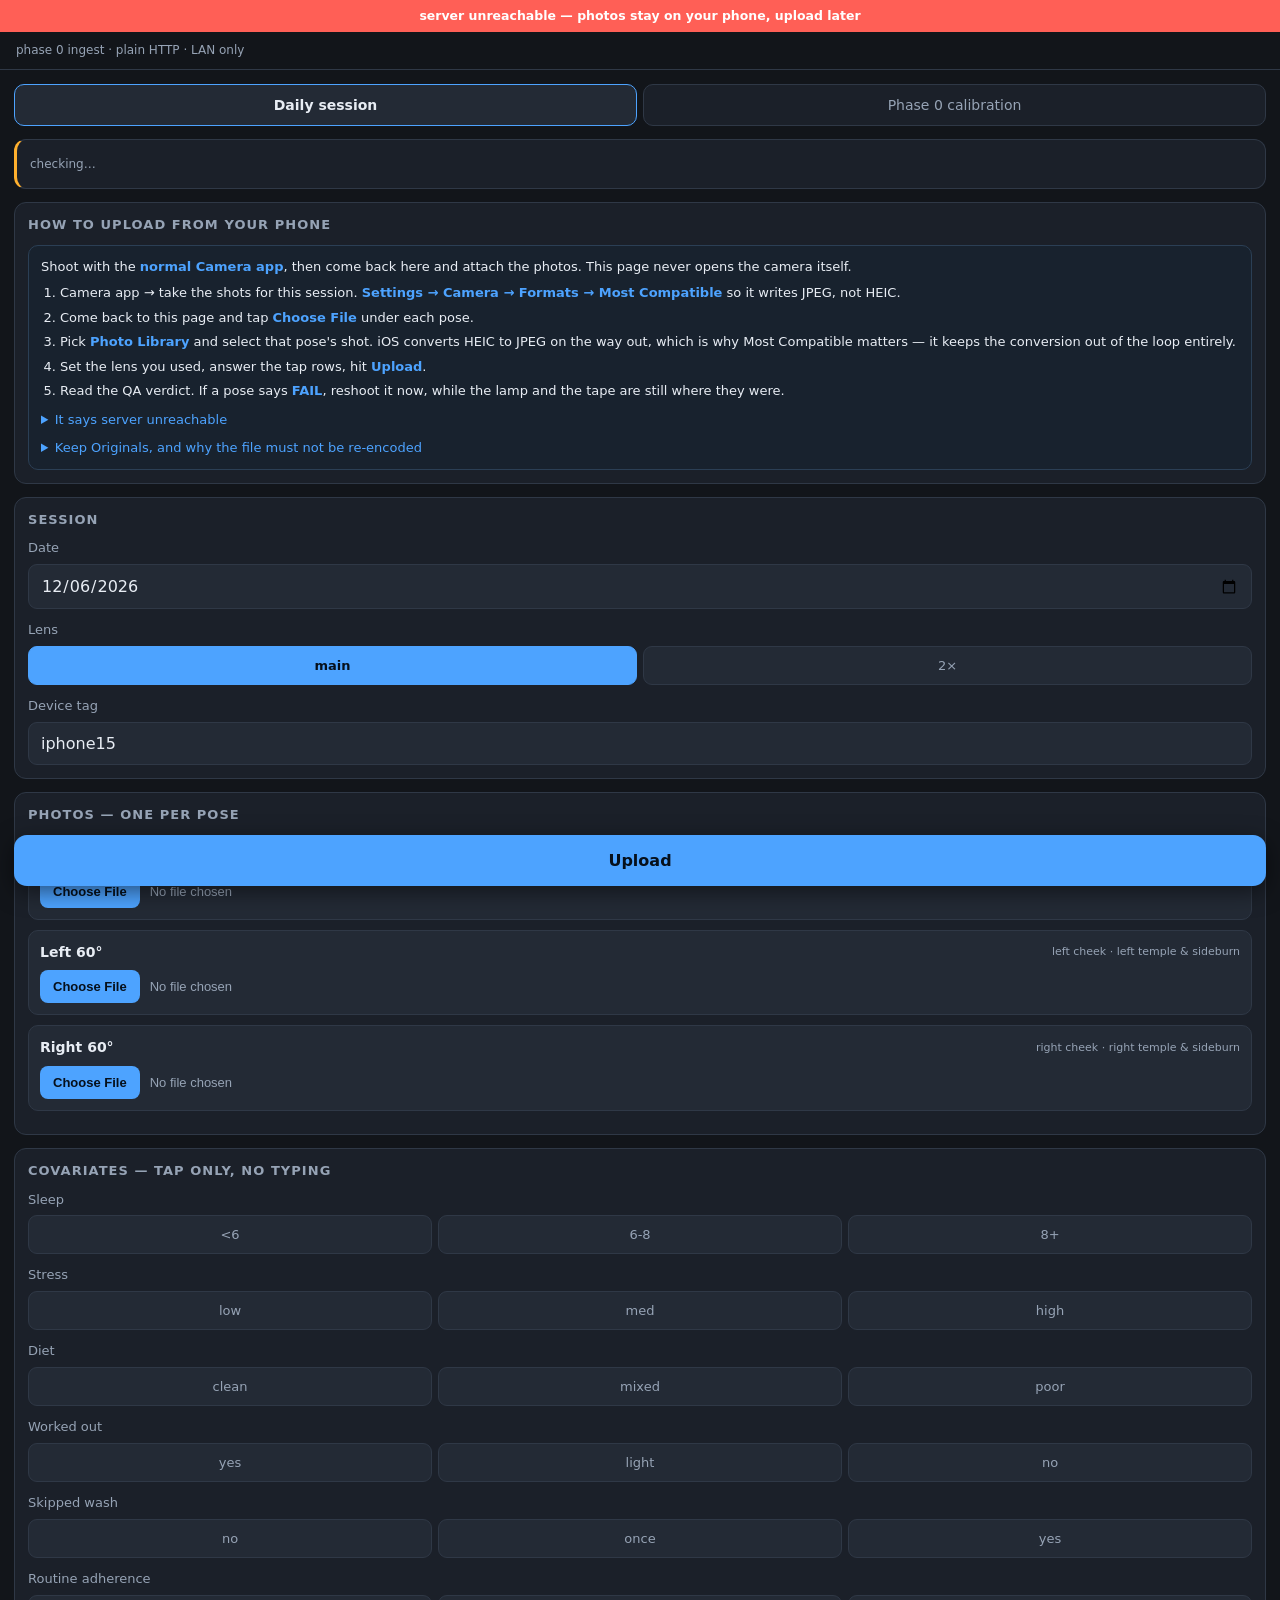
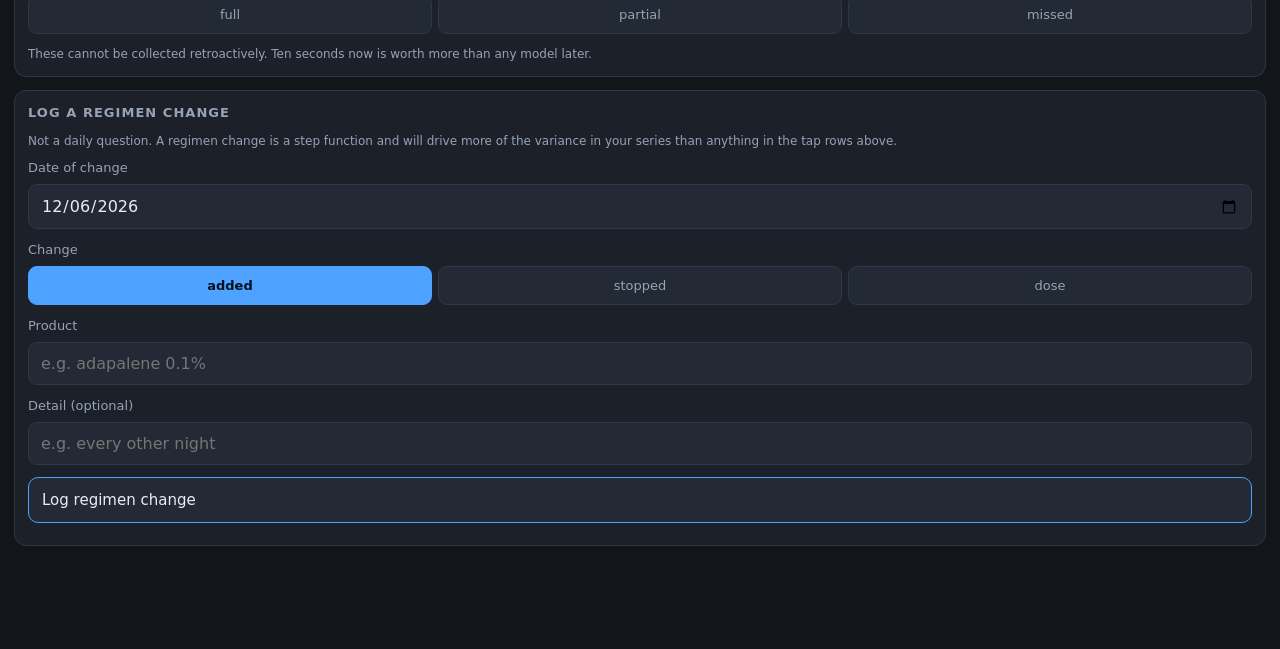
==== src/server/static/index.html @ 29b369b8 "Gate the daily-session tab until the angle is locked Uploading daily sessions before phase 0 settles" ====
<!DOCTYPE html>
<html lang="en">
<head>
<meta charset="utf-8">
<meta name="viewport" content="width=device-width, initial-scale=1, viewport-fit=cover">
<meta name="apple-mobile-web-app-capable" content="yes">
<title>Lesion Atlas — upload</title>
<style>
  :root{
    --bg:#12151a; --panel:#1b2029; --panel2:#232a35; --line:#2f3846;
    --ink:#e8edf4; --dim:#96a3b5; --accent:#4da3ff; --ok:#35c07f;
    --bad:#ff5f56; --warn:#ffb02e;
  }
  *{box-sizing:border-box; -webkit-tap-highlight-color:transparent}
  body{margin:0; background:var(--bg); color:var(--ink);
    font:15px/1.45 -apple-system,BlinkMacSystemFont,"Segoe UI",system-ui,sans-serif;
    padding:env(safe-area-inset-top) 0 calc(env(safe-area-inset-bottom) + 90px)}
  header{padding:14px 16px 10px; border-bottom:1px solid var(--line);
    position:sticky; top:0; background:var(--bg); z-index:10}
  h1{margin:0; font-size:17px; letter-spacing:.2px}
  .sub{color:var(--dim); font-size:12px; margin-top:3px}
  main{padding:14px 14px 0}
  section{background:var(--panel); border:1px solid var(--line); border-radius:12px;
    padding:13px; margin-bottom:13px}
  h2{margin:0 0 10px; font-size:13px; text-transform:uppercase; letter-spacing:.08em;
    color:var(--dim); font-weight:600}
  label.row{display:block; margin-bottom:12px}
  .lab{font-size:13px; color:var(--dim); margin-bottom:6px; display:block}
  input[type=date], input[type=text]{width:100%; padding:11px 12px; font-size:16px;
    background:var(--panel2); color:var(--ink); border:1px solid var(--line);
    border-radius:9px; font-family:inherit}
  /* 3-option tap rows. No keyboard ever opens for a covariate. */
  .seg{display:flex; gap:6px}
  .seg button{flex:1; padding:11px 4px; font-size:13px; font-family:inherit;
    background:var(--panel2); color:var(--dim); border:1px solid var(--line);
    border-radius:9px; cursor:pointer}
  .seg button[aria-pressed=true]{background:var(--accent); color:#06101c;
    border-color:var(--accent); font-weight:600}
  .modes{display:flex; gap:6px; margin-bottom:13px}
  .modes button{flex:1; padding:12px; font-size:14px; font-family:inherit; border-radius:10px;
    background:var(--panel); color:var(--dim); border:1px solid var(--line); cursor:pointer}
  .modes button[aria-pressed=true]{background:var(--panel2); color:var(--ink);
    border-color:var(--accent); font-weight:600}
  /* A locked tab stays visible and tappable - tapping explains why, rather
     than doing nothing, which reads as a broken button. */
  .modes button.locked{opacity:.45; border-style:dashed}
  .modes button.locked[aria-pressed=true]{opacity:1; border-color:var(--warn)}

  /* Gate banner */
  .gate{border-left:3px solid var(--warn)}
  .gate.open{border-left-color:var(--ok)}
  .gate .stage{font-size:11px; text-transform:uppercase; letter-spacing:.09em;
    color:var(--warn); font-weight:700; margin-bottom:5px}
  .gate.open .stage{color:var(--ok)}
  .gate .head{font-size:15px; font-weight:700; margin-bottom:6px}
  .gate .why{font-size:13px; color:var(--dim); line-height:1.5}
  .gate .next{margin-top:9px; padding:9px 10px; border-radius:8px;
    background:var(--panel2); font-size:13px}
  .lockbtns{display:flex; gap:7px; margin-top:11px}
  .lockbtns button{flex:1; padding:13px 6px; font-size:14px; font-weight:700;
    font-family:inherit; border-radius:10px; background:var(--ok); color:#062014;
    border:0}
  .linkbtn{background:none; border:0; color:var(--dim); font-size:12.5px;
    font-family:inherit; text-decoration:underline; padding:9px 0; cursor:pointer}
  /* Everything the gate disables */
  .disabled{opacity:.32; pointer-events:none; filter:grayscale(.85)}
  .pose{border:1px solid var(--line); border-radius:10px; padding:11px;
    margin-bottom:10px; background:var(--panel2)}
  .pose .hdr{display:flex; justify-content:space-between; align-items:center;
    font-size:14px; font-weight:600; margin-bottom:8px}
  .pose .tag{font-size:11px; color:var(--dim); font-weight:400}
  input[type=file]{width:100%; font-size:13px; color:var(--dim)}
  input[type=file]::file-selector-button{padding:9px 13px; margin-right:10px;
    background:var(--accent); color:#06101c; border:0; border-radius:8px;
    font-size:13px; font-weight:600; font-family:inherit}
  .bigbtn{position:fixed; left:14px; right:14px; bottom:calc(env(safe-area-inset-bottom) + 14px);
    padding:16px; font-size:16px; font-weight:700; font-family:inherit;
    background:var(--accent); color:#06101c; border:0; border-radius:13px;
    box-shadow:0 6px 22px rgba(0,0,0,.5); z-index:20}
  .bigbtn:disabled{background:#33404f; color:#6d7b8d; box-shadow:none}
  .res{margin-top:9px; padding:10px 11px; border-radius:9px; font-size:13px;
    border:1px solid var(--line); background:var(--panel2)}
  .res.pass{border-color:var(--ok)} .res.fail{border-color:var(--bad)}
  .res .v{font-weight:700} .v.pass{color:var(--ok)} .v.fail{color:var(--bad)}
  .res ul{margin:6px 0 0; padding-left:17px; color:var(--warn)}
  .res .meta{color:var(--dim); font-size:11.5px; margin-top:5px;
    font-family:ui-monospace,Menlo,Consolas,monospace; word-break:break-all}
  .bar{height:9px; border-radius:5px; background:var(--panel2);
    overflow:hidden; border:1px solid var(--line); margin:9px 0 7px}
  .bar > i{display:block; height:100%; background:var(--ok); width:0}
  .pips{display:flex; gap:5px; margin:9px 0}
  .pips span{flex:1; height:26px; border-radius:6px; background:var(--panel2);
    border:1px solid var(--line); display:flex; align-items:center;
    justify-content:center; font-size:11px; color:var(--dim)}
  .pips span.done{background:var(--ok); color:#062014; border-color:var(--ok); font-weight:700}
  .note{background:#18222e; border:1px solid #2b3f55; border-radius:10px;
    padding:11px 12px; font-size:13px; line-height:1.5}
  .note ol{margin:7px 0 0; padding-left:19px} .note li{margin-bottom:5px}
  .note b{color:var(--accent)}
  details{margin-top:9px} summary{cursor:pointer; color:var(--accent); font-size:13px}
  .status{position:fixed; top:0; left:0; right:0; padding:7px 14px; font-size:12.5px;
    text-align:center; z-index:50; display:none; font-weight:600}
  .status.down{display:block; background:var(--bad); color:#fff}
  .muted{color:var(--dim); font-size:12px}
  .kv{display:flex; justify-content:space-between; font-size:12.5px;
    padding:3px 0; border-bottom:1px solid var(--line)}
  .kv:last-child{border-bottom:0}
  .kv b{font-weight:600}
</style>
</head>
<body>

<div id="offline" class="status">server unreachable — photos stay on your phone, upload later</div>

<header>
  <h1>Lesion Atlas</h1>
  <div class="sub" id="sub">phase 0 ingest · plain HTTP · LAN only</div>
</header>

<main>
  <div class="modes">
    <button id="mSession" aria-pressed="true"  onclick="setMode('session')">Daily session</button>
    <button id="mCalib"   aria-pressed="false" onclick="setMode('calib')">Phase 0 calibration</button>
  </div>

  <!-- ============ capture gate ============ -->
  <section id="gatePanel" class="gate">
    <div id="gateBody"><span class="muted">checking…</span></div>
  </section>

  <!-- ============ how to upload ============ -->
  <section>
    <h2>How to upload from your phone</h2>
    <div class="note">
      Shoot with the <b>normal Camera app</b>, then come back here and attach the
      photos. This page never opens the camera itself.
      <ol>
        <li>Camera app → take the shots for this session. <b>Settings → Camera →
            Formats → Most Compatible</b> so it writes JPEG, not HEIC.</li>
        <li>Come back to this page and tap <b>Choose File</b> under each pose.</li>
        <li>Pick <b>Photo Library</b> and select that pose's shot. iOS converts
            HEIC to JPEG on the way out, which is why Most Compatible matters —
            it keeps the conversion out of the loop entirely.</li>
        <li>Set the lens you used, answer the tap rows, hit <b>Upload</b>.</li>
        <li>Read the QA verdict. If a pose says <b>FAIL</b>, reshoot it now,
            while the lamp and the tape are still where they were.</li>
      </ol>
      <details>
        <summary>It says server unreachable</summary>
        <div class="muted" style="margin-top:7px">
          The laptop is asleep, off, or on a different Wi-Fi. Nothing is lost —
          the photos sit in your camera roll and upload whenever you get back to
          this page. Uploading hours late costs nothing; the session date field
          is what dates the data, not the upload time.
        </div>
      </details>
      <details>
        <summary>Keep Originals, and why the file must not be re-encoded</summary>
        <div class="muted" style="margin-top:7px">
          <b>Settings → Camera → Formats</b> → Most Compatible, and
          <b>Settings → Photos</b> → Transfer to Mac or PC → <b>Keep Originals</b>.
          The server stores exactly the bytes it receives — no resize, no EXIF
          strip. Run <code>scripts/verify_upload_fidelity.py</code> once before
          the first real session to confirm Safari is not altering the file.
        </div>
      </details>
    </div>
  </section>

  <!-- ============ calibration counter ============ -->
  <section id="calibPanel" style="display:none">
    <h2>Calibration progress</h2>
    <div id="calibBody"><span class="muted">loading…</span></div>
  </section>

  <!-- ============ session meta ============ -->
  <section id="metaPanel">
    <h2>Session</h2>
    <label class="row">
      <span class="lab">Date</span>
      <input type="date" id="sessionDate">
    </label>
    <label class="row">
      <span class="lab">Lens</span>
      <span class="seg" id="segLens">
        <button data-v="main" aria-pressed="true">main</button>
        <button data-v="2x"   aria-pressed="false">2×</button>
      </span>
    </label>
    <label class="row" style="margin-bottom:0">
      <span class="lab">Device tag</span>
      <input type="text" id="device" value="iphone15" autocapitalize="off" autocorrect="off">
    </label>
  </section>

  <!-- ============ photos ============ -->
  <section id="photoSection">
    <h2 id="photoHdr">Photos</h2>
    <div id="poses"></div>
  </section>

  <!-- ============ covariates ============ -->
  <section id="covPanel">
    <h2>Covariates — tap only, no typing</h2>
    <div id="covs"></div>
    <div class="muted" style="margin-top:6px">
      These cannot be collected retroactively. Ten seconds now is worth more
      than any model later.
    </div>
  </section>

  <!-- ============ results ============ -->
  <section id="resPanel" style="display:none">
    <h2>Result</h2>
    <div id="results"></div>
  </section>

  <!-- ============ regimen ============ -->
  <section>
    <h2>Log a regimen change</h2>
    <div class="muted" style="margin-bottom:9px">
      Not a daily question. A regimen change is a step function and will drive
      more of the variance in your series than anything in the tap rows above.
    </div>
    <label class="row">
      <span class="lab">Date of change</span>
      <input type="date" id="regDate">
    </label>
    <label class="row">
      <span class="lab">Change</span>
      <span class="seg" id="segChange">
        <button data-v="added"        aria-pressed="true">added</button>
        <button data-v="stopped"      aria-pressed="false">stopped</button>
        <button data-v="dose_changed" aria-pressed="false">dose</button>
      </span>
    </label>
    <label class="row">
      <span class="lab">Product</span>
      <input type="text" id="regProduct" placeholder="e.g. adapalene 0.1%">
    </label>
    <label class="row">
      <span class="lab">Detail (optional)</span>
      <input type="text" id="regDetail" placeholder="e.g. every other night">
    </label>
    <button class="seg" style="width:100%; padding:13px; font-size:15px; font-family:inherit;
      background:var(--panel2); color:var(--ink); border:1px solid var(--accent);
      border-radius:10px" onclick="submitRegimen()">Log regimen change</button>
    <div id="regOut" class="muted" style="margin-top:9px"></div>
  </section>
</main>

<button class="bigbtn" id="uploadBtn" onclick="upload()">Upload</button>

<script>
const POSES = [
  {id:'frontal',  name:'Frontal',    owns:'forehead · chin & perioral'},
  {id:'left60',   name:'Left 60°',   owns:'left cheek · left temple & sideburn'},
  {id:'right60',  name:'Right 60°',  owns:'right cheek · right temple & sideburn'},
];
const COVS = [
  {id:'sleep',             label:'Sleep',             opts:['<6','6-8','8+']},
  {id:'stress',            label:'Stress',            opts:['low','med','high']},
  {id:'diet',              label:'Diet',              opts:['clean','mixed','poor']},
  {id:'workout',           label:'Worked out',        opts:['yes','light','no']},
  {id:'skipped_wash',      label:'Skipped wash',      opts:['no','once','yes']},
  {id:'routine_adherence', label:'Routine adherence', opts:['full','partial','missed']},
];

let MODE = 'session';
let GATE = null;            // /gate response; null until first fetch
let OVERRIDE = false;       // deliberate "upload a session anyway"
const state = {lens:'main', change:'added', cov:{}};

function todayISO(){
  const d = new Date();
  return new Date(d.getTime() - d.getTimezoneOffset()*60000).toISOString().slice(0,10);
}

function wireSeg(el, onPick){
  el.querySelectorAll('button').forEach(b=>{
    b.onclick = e => {
      e.preventDefault();
      el.querySelectorAll('button').forEach(x=>x.setAttribute('aria-pressed','false'));
      b.setAttribute('aria-pressed','true');
      onPick(b.dataset.v);
    };
  });
}

function renderPoses(){
  const list = MODE === 'calib' ? POSES.filter(p=>p.id==='left60') : POSES;
  document.getElementById('poses').innerHTML = list.map(p=>`
    <div class="pose">
      <div class="hdr"><span>${p.name}</span><span class="tag">${p.owns}</span></div>
      <input type="file" accept="image/*" id="f_${p.id}">
    </div>`).join('');
  document.getElementById('photoHdr').textContent =
    MODE==='calib' ? 'Photo — left 60° only' : 'Photos — one per pose';
}

function renderCovs(){
  document.getElementById('covs').innerHTML = COVS.map(c=>`
    <label class="row">
      <span class="lab">${c.label}</span>
      <span class="seg" id="seg_${c.id}">
        ${c.opts.map(o=>`<button data-v="${o}" aria-pressed="false">${o}</button>`).join('')}
      </span>
    </label>`).join('');
  COVS.forEach(c=>wireSeg(document.getElementById('seg_'+c.id), v=>{state.cov[c.id]=v;}));
}

function sessionLocked(){
  // Unknown gate (server unreachable) is treated as OPEN, not locked. Failing
  // closed here would block a real session on a network blip, and a lost day
  // is unrecoverable while a stray early upload is merely deletable.
  return GATE ? (!GATE.session_open && !OVERRIDE) : false;
}

function setMode(m){
  MODE = m;
  document.getElementById('mSession').setAttribute('aria-pressed', m==='session');
  document.getElementById('mCalib').setAttribute('aria-pressed',  m==='calib');
  document.getElementById('calibPanel').style.display = m==='calib' ? '' : 'none';
  document.getElementById('sub').textContent = m==='calib'
    ? 'phase 0 calibration · left 60° only · both lenses'
    : 'phase 0 ingest · plain HTTP · LAN only';
  renderPoses();
  applyGate();
  if (m==='calib') loadCalib();
}

/* Grey out everything that belongs to the daily session while it is locked. */
function applyGate(){
  const locked = sessionLocked();
  const inSession = MODE === 'session';
  const off = locked && inSession;

  document.getElementById('mSession').classList.toggle('locked', locked);

  for (const id of ['photoSection','covPanel','metaPanel']){
    const el = document.getElementById(id);
    if (el) el.classList.toggle('disabled', off);
  }
  document.getElementById('covPanel').style.display = MODE==='calib' ? 'none' : '';

  const btn = document.getElementById('uploadBtn');
  btn.disabled = off;
  btn.textContent = off ? 'Daily sessions locked' : 'Upload';
  renderGate();
}

function renderGate(){
  const el = document.getElementById('gateBody');
  const panel = document.getElementById('gatePanel');
  if (!GATE){ el.innerHTML = '<span class="muted">checking…</span>'; return; }

  const open = GATE.session_open;
  panel.classList.toggle('open', open);

  const stageLabel = {
    shooting: 'step 1 of 3 · shooting calibration',
    analysis: 'step 2 of 3 · angle not locked',
    open:     'step 3 of 3 · daily capture open',
  }[GATE.stage] || GATE.stage;

  let html = `<div class="stage">${stageLabel}</div>
              <div class="head">${GATE.headline}</div>
              <div class="why">${GATE.reason}</div>`;

  if (GATE.next_step)
    html += `<div class="next"><b>Next:</b> ${GATE.next_step}</div>`;

  if (GATE.stage === 'analysis'){
    html += `<div class="next" style="margin-top:9px">
      Run this on the laptop, read the verdict at the top, then tap the angle
      it tells you:
      <div style="font-family:ui-monospace,Menlo,Consolas,monospace;
                  font-size:11.5px; margin-top:6px; color:var(--accent)">
        python -m src.facemesh_check</div>
    </div>
    <div class="lockbtns">
      <button onclick="lockAngle(60)">Lock at 60°</button>
      <button onclick="lockAngle(50)" style="background:var(--warn)">Lock at 50°</button>
    </div>`;
  }

  if (GATE.stage === 'open'){
    html += `<button class="linkbtn" onclick="unlockAngle()">
               angle locked at ${GATE.locked_angle_deg}° on ${GATE.angle_locked_at} — undo
             </button>`;
  } else if (MODE === 'session'){
    html += OVERRIDE
      ? `<div class="next" style="border:1px solid var(--warn); margin-top:10px">
           <b>Override active.</b> This session will upload even though the angle
           is not locked. If phase 0 moves the yaw to 50°, it cannot join the
           series.
           <button class="linkbtn" onclick="setOverride(false)">cancel override</button>
         </div>`
      : `<button class="linkbtn" onclick="setOverride(true)">
           I need to upload a session anyway →
         </button>`;
  }

  el.innerHTML = html;
}

function setOverride(on){
  if (on && !confirm(
      'The angle is not locked yet.\n\n' +
      'If facemesh_check comes back 50°, every session you shoot at 60° now ' +
      'is at the wrong angle and cannot join the longitudinal series.\n\n' +
      'Upload anyway?')) return;
  OVERRIDE = on;
  applyGate();
}

async function lockAngle(deg){
  if (!confirm(
      `Lock the yaw angle at ${deg}°?\n\n` +
      'Only do this after facemesh_check has passed. This opens daily capture, ' +
      'and every session from here on is shot at this angle.')) return;
  const fd = new FormData();
  fd.append('angle_deg', deg);
  try{
    const r = await fetch('/lock-angle', {method:'POST', body:fd});
    GATE = await r.json();
    OVERRIDE = false;
    applyGate();
  }catch(e){ alert('could not lock: ' + e.message); }
}

async function unlockAngle(){
  if (!confirm('Re-close daily capture? No stored image is touched.')) return;
  try{
    const r = await fetch('/unlock-angle', {method:'POST'});
    GATE = await r.json();
    applyGate();
  }catch(e){ alert('could not unlock: ' + e.message); }
}

async function loadGate(){
  try{
    const r = await fetch('/gate', {cache:'no-store'});
    GATE = await r.json();
  }catch(e){ GATE = null; }
  applyGate();
}

async function loadCalib(){
  const el = document.getElementById('calibBody');
  try{
    const c = await (await fetch('/calibration')).json();
    const pct = Math.min(100, 100*c.complete_repeats/c.target_repeats);
    const pips = Array.from({length:c.target_repeats}, (_,i)=>
      `<span class="${i < c.complete_repeats ? 'done':''}">${i+1}</span>`).join('');
    el.innerHTML = `
      <div style="font-size:22px; font-weight:700">
        ${c.complete_repeats} <span class="muted" style="font-size:14px">
        / ${c.target_repeats} repeats</span>
      </div>
      <div class="bar"><i style="width:${pct}%"></i></div>
      <div class="pips">${pips}</div>
      <div class="kv"><span>Images stored</span>
        <b>${c.total_images} / ${c.expected_images}</b></div>
      <div class="kv"><span>Days covered</span>
        <b>${c.days_covered.length} / ${c.min_days}${
          c.days_covered.length ? ' — ' + c.days_covered.join(', ') : ''}</b></div>
      <div class="kv"><span>Still to shoot</span>
        <b>${c.remaining_repeats} repeat(s)</b></div>
      ${c.unpaired.length ? `<div class="res fail" style="margin-top:9px">
        <span class="v fail">lens pairs incomplete</span>
        <ul>${c.unpaired.map(u=>`<li>${u}</li>`).join('')}</ul></div>` : ''}
      <div class="note" style="margin-top:10px">${c.message}
        <div class="muted" style="margin-top:7px">
          One repeat = one sitting, set up from scratch, shot on
          <b>both</b> lenses. Five repeats total spread over at least three
          days — not five per day. Same-day repeats do not test whether the
          pose is reproducible tomorrow, which is the entire point.
        </div>
      </div>`;
  }catch(e){ el.innerHTML = '<span class="muted">could not reach server</span>'; }
}

function clientInfo(f){
  return {
    user_agent: navigator.userAgent,
    file_last_modified: f && f.lastModified
      ? new Date(f.lastModified).toISOString() : null,
    timezone: Intl.DateTimeFormat().resolvedOptions().timeZone,
    page_version: 'p0-ingest-1',
  };
}

async function upload(){
  const btn = document.getElementById('uploadBtn');
  if (MODE==='session' && sessionLocked()){
    alert('Daily sessions are locked until the angle is locked.\n\n'
          + (GATE ? GATE.reason : ''));
    return;
  }
  const list = MODE==='calib' ? POSES.filter(p=>p.id==='left60') : POSES;
  const jobs = list.map(p=>({pose:p.id, name:p.name,
      file:(document.getElementById('f_'+p.id)||{}).files?.[0]}))
    .filter(j=>j.file);

  if(!jobs.length){ alert('Attach at least one photo first.'); return; }

  btn.disabled = true; btn.textContent = 'Uploading…';
  const out = document.getElementById('results');
  document.getElementById('resPanel').style.display = '';
  out.innerHTML = '';

  for(const j of jobs){
    const fd = new FormData();
    fd.append('file', j.file);
    fd.append('pose', j.pose);
    fd.append('lens', state.lens);
    fd.append('device', document.getElementById('device').value || 'iphone15');
    fd.append('session_date', document.getElementById('sessionDate').value || todayISO());
    fd.append('kind', MODE);
    fd.append('covariates', JSON.stringify(MODE==='calib' ? {} : state.cov));
    fd.append('client', JSON.stringify(clientInfo(j.file)));
    if (OVERRIDE) fd.append('override_gate', 'true');

    const div = document.createElement('div');
    div.className = 'res';
    div.innerHTML = `<b>${j.name}</b> — uploading…`;
    out.appendChild(div);

    try{
      const r = await fetch('/capture', {method:'POST', body:fd});
      const d = await r.json();
      if(!r.ok){ throw new Error(d.detail || ('HTTP '+r.status)); }
      const q = d.qa || {};
      const pass = q.verdict === 'PASS';
      div.className = 'res ' + (pass?'pass':'fail');
      div.innerHTML =
        `<b>${j.name}</b> — <span class="v ${pass?'pass':'fail'}">${q.verdict||'?'}</span>`
        + (d.duplicate ? ' <span class="muted">(duplicate — not rewritten)</span>' : '')
        + (q.reasons && q.reasons.length
            ? `<ul>${q.reasons.map(x=>`<li>${x}</li>`).join('')}</ul>` : '')
        + `<div class="meta">${d.width_px||q.width_px}×${d.height_px||q.height_px} · `
        + `${((d.bytes||0)/1048576).toFixed(1)} MB · `
        + `${q.aruco_found ? (q.aruco_px_per_mm+' px/mm · 1.5 mm = '
             + q.lesion_px_at_1p5mm + ' px') : 'no marker'} · `
        + `blur ${Math.round(q.lap_var||0)} · sha ${(d.sha256||'').slice(0,12)}</div>`;
      if(d.gate) GATE = d.gate;
    }catch(e){
      div.className = 'res fail';
      div.innerHTML = `<b>${j.name}</b> — <span class="v fail">UPLOAD FAILED</span>
        <div class="meta">${e.message}</div>`;
    }
  }
  btn.disabled = false; btn.textContent = 'Upload';
  if(MODE==='calib') loadCalib();
  applyGate();
}

async function submitRegimen(){
  const fd = new FormData();
  fd.append('event_date', document.getElementById('regDate').value || todayISO());
  fd.append('change', state.change);
  fd.append('product', document.getElementById('regProduct').value);
  fd.append('detail',  document.getElementById('regDetail').value);
  const out = document.getElementById('regOut');
  try{
    const r = await fetch('/regimen', {method:'POST', body:fd});
    const d = await r.json();
    if(!r.ok) throw new Error(d.detail||('HTTP '+r.status));
    document.getElementById('regProduct').value = '';
    document.getElementById('regDetail').value = '';
    out.innerHTML = 'logged. recent: ' + d.recent.slice(0,4)
      .map(x=>`${x.event_date} ${x.change} ${x.product}`).join(' · ');
  }catch(e){ out.textContent = 'failed: ' + e.message; }
}

async function pingHealth(){
  try{
    const r = await fetch('/health', {cache:'no-store'});
    document.getElementById('offline').className = r.ok ? 'status' : 'status down';
  }catch(e){ document.getElementById('offline').className = 'status down'; }
}

document.getElementById('sessionDate').value = todayISO();
document.getElementById('regDate').value = todayISO();
wireSeg(document.getElementById('segLens'),   v=>state.lens=v);
wireSeg(document.getElementById('segChange'), v=>state.change=v);
renderPoses(); renderCovs();
pingHealth(); setInterval(pingHealth, 15000);

// Fetch the gate, then land on whichever mode is actually actionable: during
// calibration that is the calibration tab, so the page opens on the thing you
// are supposed to be doing rather than on a wall of greyed-out controls.
loadGate().then(()=>{
  if (GATE && !GATE.session_open) setMode('calib');
});
</script>
</body>
</html>
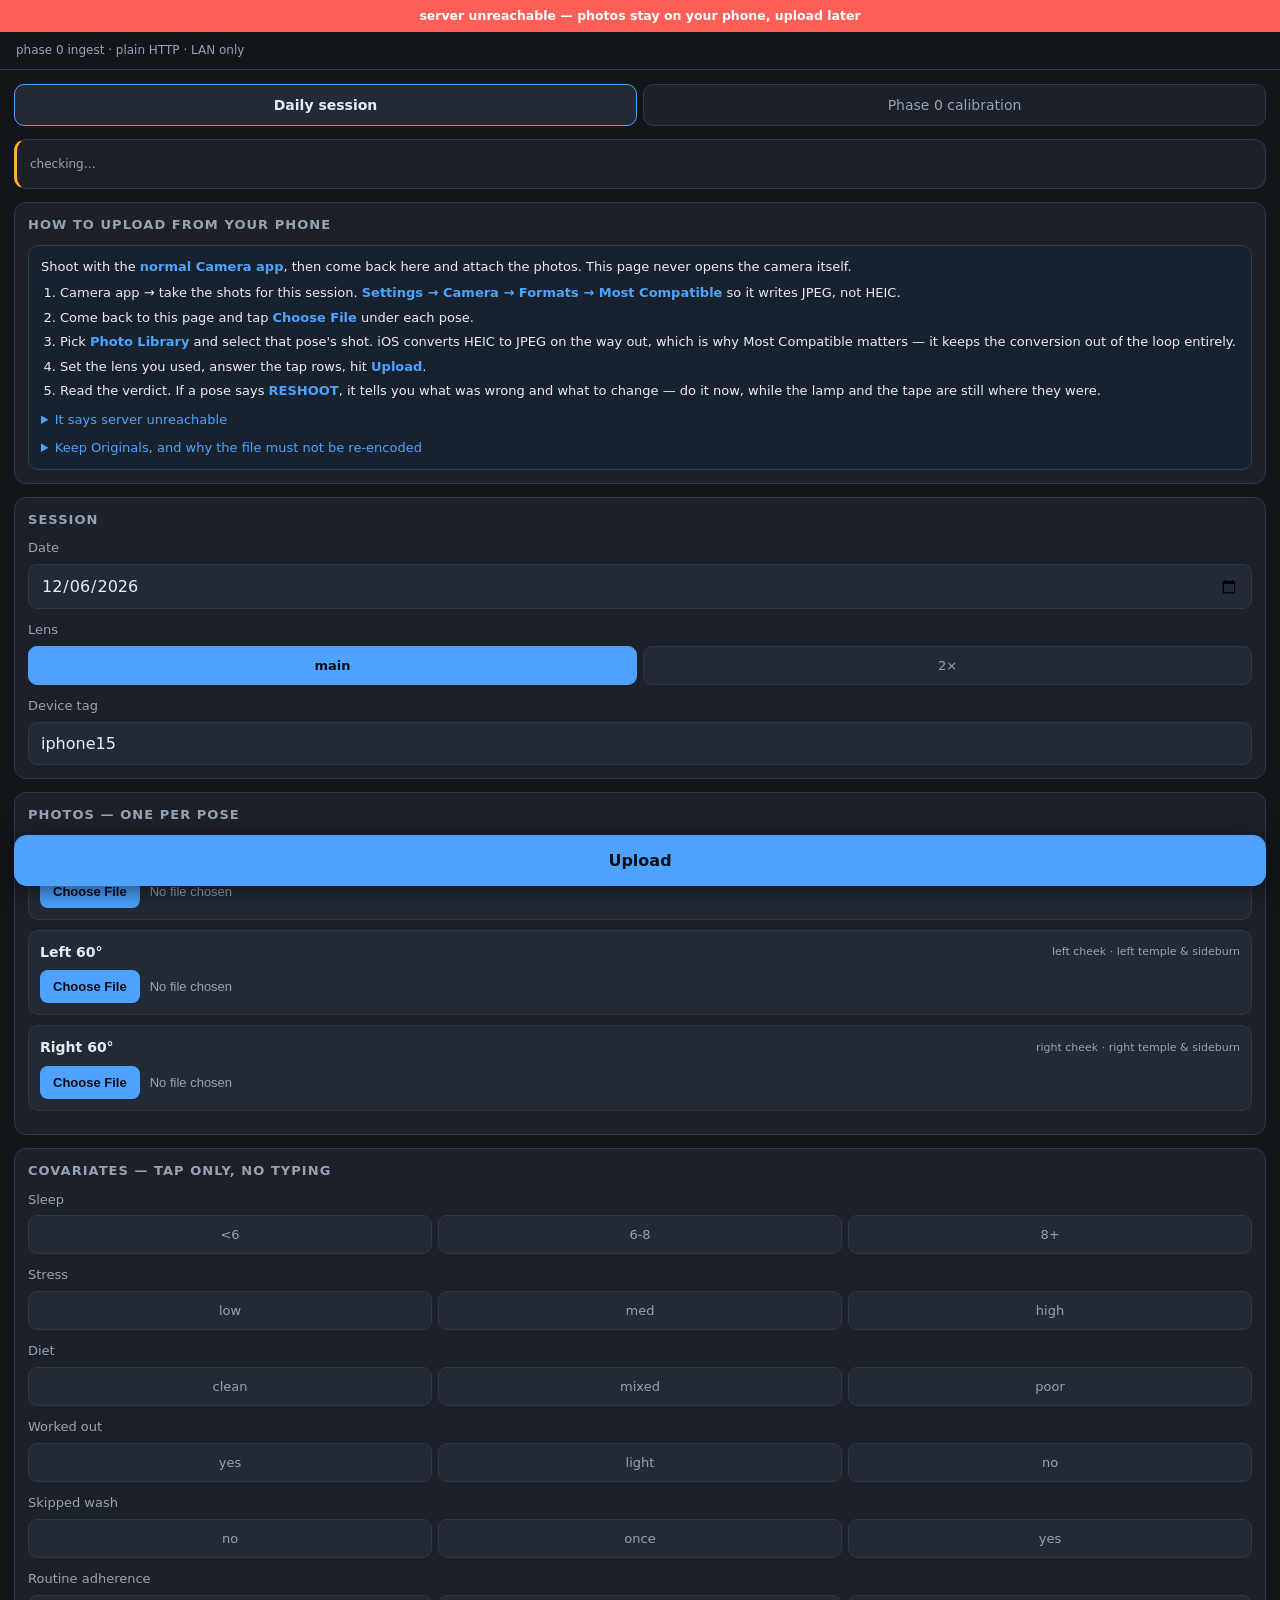
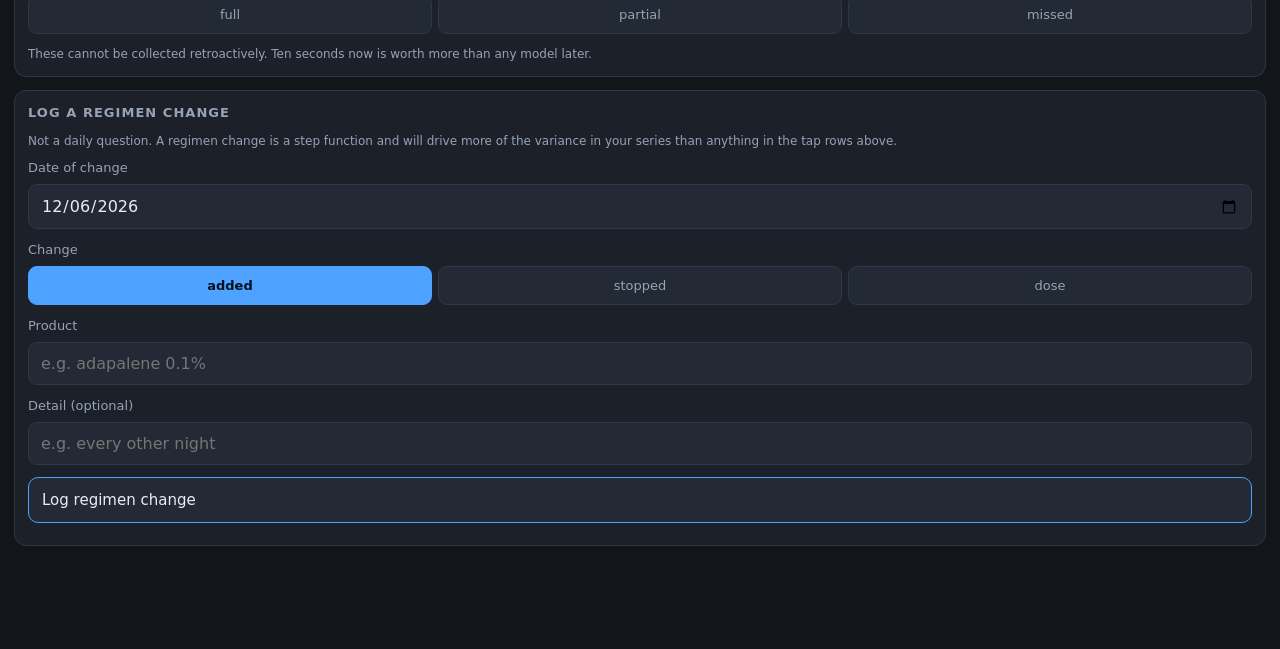
==== commit 5f36b778: "Rewrite photo rejections for someone holding a phone, not reading a log "blurry: laplacian var 47 < " ====
--- a/src/server/static/index.html
+++ b/src/server/static/index.html
@@ -83,16 +83,34 @@
   .res.pass{border-color:var(--ok)} .res.fail{border-color:var(--bad)}
   .res .v{font-weight:700} .v.pass{color:var(--ok)} .v.fail{color:var(--bad)}
   .res ul{margin:6px 0 0; padding-left:17px; color:var(--warn)}
+  /* A rejection has to be actionable while the lamp is still set up, so the
+     plain-English line leads and the measurement hides behind a toggle. */
+  .prob{margin-top:9px; padding:10px 11px; border-radius:8px;
+    background:#241c1c; border:1px solid #4a2f2f}
+  .prob + .prob{margin-top:7px}
+  .prob .what{font-size:13.5px; font-weight:600; color:#ffd9d5; line-height:1.45}
+  .prob .fix{font-size:13px; color:var(--ink); margin-top:5px; line-height:1.45}
+  .prob .fix b{color:var(--accent)}
+  .res details.tech{margin-top:8px}
+  .res details.tech summary{color:var(--dim); font-size:12px}
   .res .meta{color:var(--dim); font-size:11.5px; margin-top:5px;
     font-family:ui-monospace,Menlo,Consolas,monospace; word-break:break-all}
   .bar{height:9px; border-radius:5px; background:var(--panel2);
     overflow:hidden; border:1px solid var(--line); margin:9px 0 7px}
   .bar > i{display:block; height:100%; background:var(--ok); width:0}
-  .pips{display:flex; gap:5px; margin:9px 0}
-  .pips span{flex:1; height:26px; border-radius:6px; background:var(--panel2);
-    border:1px solid var(--line); display:flex; align-items:center;
-    justify-content:center; font-size:11px; color:var(--dim)}
-  .pips span.done{background:var(--ok); color:#062014; border-color:var(--ok); font-weight:700}
+  /* Repeat grid: one column per sitting, one row per lens. Makes the
+     "5 repeats but 10 photos" relationship visible instead of explained. */
+  .repgrid{display:flex; gap:6px; margin:10px 0 8px}
+  .rep{flex:1; border:1px solid var(--line); border-radius:8px;
+    overflow:hidden; background:var(--panel2)}
+  .rep .n{font-size:10px; text-align:center; padding:4px 0; color:var(--dim);
+    border-bottom:1px solid var(--line); letter-spacing:.04em}
+  .rep.done .n{background:var(--ok); color:#062014; font-weight:700}
+  .rep .slot{font-size:10.5px; text-align:center; padding:7px 0; color:var(--dim)}
+  .rep .slot + .slot{border-top:1px solid var(--line)}
+  .rep .slot.on{background:var(--ok); color:#062014; font-weight:700}
+  .eq{text-align:center; font-size:12px; color:var(--dim); margin-bottom:10px}
+  .eq b{color:var(--ink)}
   .note{background:#18222e; border:1px solid #2b3f55; border-radius:10px;
     padding:11px 12px; font-size:13px; line-height:1.5}
   .note ol{margin:7px 0 0; padding-left:19px} .note li{margin-bottom:5px}
@@ -142,8 +160,9 @@
             HEIC to JPEG on the way out, which is why Most Compatible matters —
             it keeps the conversion out of the loop entirely.</li>
         <li>Set the lens you used, answer the tap rows, hit <b>Upload</b>.</li>
-        <li>Read the QA verdict. If a pose says <b>FAIL</b>, reshoot it now,
-            while the lamp and the tape are still where they were.</li>
+        <li>Read the verdict. If a pose says <b>RESHOOT</b>, it tells you what
+            was wrong and what to change — do it now, while the lamp and the
+            tape are still where they were.</li>
       </ol>
       <details>
         <summary>It says server unreachable</summary>
@@ -289,13 +308,20 @@
 
 function renderPoses(){
   const list = MODE === 'calib' ? POSES.filter(p=>p.id==='left60') : POSES;
-  document.getElementById('poses').innerHTML = list.map(p=>`
+  const hint = MODE === 'calib'
+    ? `<div class="note" style="margin-bottom:10px">
+         <b>One lens at a time.</b> Set the lens above, attach that shot, upload.
+         Then switch the lens toggle and upload the other one — two uploads per
+         sitting, which is why 5 repeats means 10 photos.
+       </div>`
+    : '';
+  document.getElementById('poses').innerHTML = hint + list.map(p=>`
     <div class="pose">
       <div class="hdr"><span>${p.name}</span><span class="tag">${p.owns}</span></div>
       <input type="file" accept="image/*" id="f_${p.id}">
     </div>`).join('');
   document.getElementById('photoHdr').textContent =
-    MODE==='calib' ? 'Photo — left 60° only' : 'Photos — one per pose';
+    MODE==='calib' ? 'Photo — left 60°, current lens' : 'Photos — one per pose';
 }
 
 function renderCovs(){
@@ -451,31 +477,52 @@
   try{
     const c = await (await fetch('/calibration')).json();
     const pct = Math.min(100, 100*c.complete_repeats/c.target_repeats);
-    const pips = Array.from({length:c.target_repeats}, (_,i)=>
-      `<span class="${i < c.complete_repeats ? 'done':''}">${i+1}</span>`).join('');
+    const grid = c.repeats.map(r=>`
+      <div class="rep ${r.complete?'done':''}" title="${r.date||'not shot yet'}">
+        <div class="n">${r.index}</div>
+        <div class="slot ${r.main ? 'on':''}">main</div>
+        <div class="slot ${r['2x'] ? 'on':''}">2×</div>
+      </div>`).join('');
+
     el.innerHTML = `
       <div style="font-size:22px; font-weight:700">
         ${c.complete_repeats} <span class="muted" style="font-size:14px">
         / ${c.target_repeats} repeats</span>
       </div>
       <div class="bar"><i style="width:${pct}%"></i></div>
-      <div class="pips">${pips}</div>
-      <div class="kv"><span>Images stored</span>
+
+      <div class="muted" style="margin-top:11px">
+        Every sitting is photographed <b style="color:var(--ink)">twice</b> —
+        once per lens. Both squares have to fill for the repeat to count:
+      </div>
+      <div class="repgrid">${grid}</div>
+      <div class="eq">
+        <b>${c.target_repeats} repeats</b> × <b>${c.photos_per_repeat} lenses</b>
+        = <b>${c.expected_images} photos</b>
+      </div>
+
+      <div class="kv"><span>Repeats complete</span>
+        <b>${c.complete_repeats} / ${c.target_repeats}</b></div>
+      <div class="kv"><span>Photos stored</span>
         <b>${c.total_images} / ${c.expected_images}</b></div>
       <div class="kv"><span>Days covered</span>
         <b>${c.days_covered.length} / ${c.min_days}${
           c.days_covered.length ? ' — ' + c.days_covered.join(', ') : ''}</b></div>
       <div class="kv"><span>Still to shoot</span>
-        <b>${c.remaining_repeats} repeat(s)</b></div>
+        <b>${c.remaining_repeats} sitting(s) = ${c.photos_remaining} photo(s)</b></div>
       ${c.unpaired.length ? `<div class="res fail" style="margin-top:9px">
         <span class="v fail">lens pairs incomplete</span>
-        <ul>${c.unpaired.map(u=>`<li>${u}</li>`).join('')}</ul></div>` : ''}
+        <ul>${c.unpaired.map(u=>`<li>${u}</li>`).join('')}</ul>
+        <div class="muted" style="margin-top:6px">A sitting only counts once
+        both lenses are in. Shoot the missing one, or reshoot that sitting.</div>
+        </div>` : ''}
       <div class="note" style="margin-top:10px">${c.message}
         <div class="muted" style="margin-top:7px">
-          One repeat = one sitting, set up from scratch, shot on
-          <b>both</b> lenses. Five repeats total spread over at least three
-          days — not five per day. Same-day repeats do not test whether the
-          pose is reproducible tomorrow, which is the entire point.
+          A repeat is one sitting, <b>set up from scratch</b> — walk away, take
+          the headband off, rebuild the rig from SETUP_NUMBERS.md. Five sittings
+          total spread over at least three days, <b>not five per day</b>.
+          Same-day repeats do not test whether the pose is reproducible
+          tomorrow, which is the entire point.
         </div>
       </div>`;
   }catch(e){ el.innerHTML = '<span class="muted">could not reach server</span>'; }
@@ -489,6 +536,41 @@
     timezone: Intl.DateTimeFormat().resolvedOptions().timeZone,
     page_version: 'p0-ingest-1',
   };
+}
+
+function esc(s){
+  return String(s == null ? '' : s)
+    .replace(/&/g,'&amp;').replace(/</g,'&lt;').replace(/>/g,'&gt;');
+}
+
+/* What went wrong, and what to do about it. Nothing else. The server sends
+   {what, fix, detail} per problem; `detail` is the only place a number lives
+   and it sits behind the toggle below. Falls back to the old flat strings if
+   an older server is answering. */
+function problemsHtml(q){
+  const ps = q.problems || [];
+  if (ps.length)
+    return ps.map(p =>
+      `<div class="prob"><div class="what">${esc(p.what)}</div>`
+      + (p.fix ? `<div class="fix"><b>Do this:</b> ${esc(p.fix)}</div>` : '')
+      + `</div>`).join('');
+  if (q.reasons && q.reasons.length)
+    return `<ul>${q.reasons.map(x=>`<li>${esc(x)}</li>`).join('')}</ul>`;
+  return '';
+}
+
+/* Every number that used to be in your face, still here, one tap away. It is
+   how a mis-tuned threshold gets caught, so it is never dropped. */
+function techHtml(d, q){
+  const ps = q.problems || [];
+  const lines = ps.filter(p=>p.detail).map(p=>`<div>${esc(p.detail)}</div>`).join('');
+  const meta = `${d.width_px||q.width_px}×${d.height_px||q.height_px} · `
+    + `${((d.bytes||0)/1048576).toFixed(1)} MB · `
+    + `${q.aruco_found ? (q.aruco_px_per_mm+' px/mm · 1.5 mm = '
+         + q.lesion_px_at_1p5mm + ' px') : 'no marker'} · `
+    + `sharpness ${Math.round(q.lap_var||0)} · sha ${(d.sha256||'').slice(0,12)}`;
+  return `<details class="tech"><summary>measurements</summary>`
+    + `<div class="meta">${lines}${lines?'<br>':''}${meta}</div></details>`;
 }
 
 async function upload(){
@@ -535,20 +617,32 @@
       const pass = q.verdict === 'PASS';
       div.className = 'res ' + (pass?'pass':'fail');
       div.innerHTML =
-        `<b>${j.name}</b> — <span class="v ${pass?'pass':'fail'}">${q.verdict||'?'}</span>`
-        + (d.duplicate ? ' <span class="muted">(duplicate — not rewritten)</span>' : '')
-        + (q.reasons && q.reasons.length
-            ? `<ul>${q.reasons.map(x=>`<li>${x}</li>`).join('')}</ul>` : '')
-        + `<div class="meta">${d.width_px||q.width_px}×${d.height_px||q.height_px} · `
-        + `${((d.bytes||0)/1048576).toFixed(1)} MB · `
-        + `${q.aruco_found ? (q.aruco_px_per_mm+' px/mm · 1.5 mm = '
-             + q.lesion_px_at_1p5mm + ' px') : 'no marker'} · `
-        + `blur ${Math.round(q.lap_var||0)} · sha ${(d.sha256||'').slice(0,12)}</div>`;
+        `<b>${j.name}</b> — <span class="v ${pass?'pass':'fail'}">${pass?'OK':'RESHOOT'}</span>`
+        + (d.duplicate ? ' <span class="muted">(same photo as before — not stored twice)</span>' : '')
+        + (pass ? '' : `<div class="muted" style="margin-top:6px">Take it again now,
+             while the lamp and the tape are where they are.</div>`)
+        + problemsHtml(q)
+        + techHtml(d, q);
       if(d.gate) GATE = d.gate;
     }catch(e){
+      // Two very different situations wear the same exception here: the
+      // laptop was unreachable, and the laptop answered "no". Saying which
+      // one is the whole difference between "try again" and "stop".
+      const gated = /angle|locked|calibration/i.test(e.message || '');
       div.className = 'res fail';
-      div.innerHTML = `<b>${j.name}</b> — <span class="v fail">UPLOAD FAILED</span>
-        <div class="meta">${e.message}</div>`;
+      div.innerHTML = `<b>${j.name}</b> — <span class="v fail">NOT SAVED</span>`
+        + `<div class="prob"><div class="what">`
+        + (gated
+            ? `The laptop turned this one down on purpose.`
+            : `Could not reach the laptop, so this photo was not saved.`)
+        + `</div><div class="fix"><b>Do this:</b> `
+        + (gated
+            ? esc(e.message)
+            : `Check the laptop is awake and on the same Wi-Fi, then hit Upload
+               again. Nothing is lost — the photo is still in your camera roll.`)
+        + `</div></div>`
+        + `<details class="tech"><summary>measurements</summary>`
+        + `<div class="meta">${esc(e.message)}</div></details>`;
     }
   }
   btn.disabled = false; btn.textContent = 'Upload';
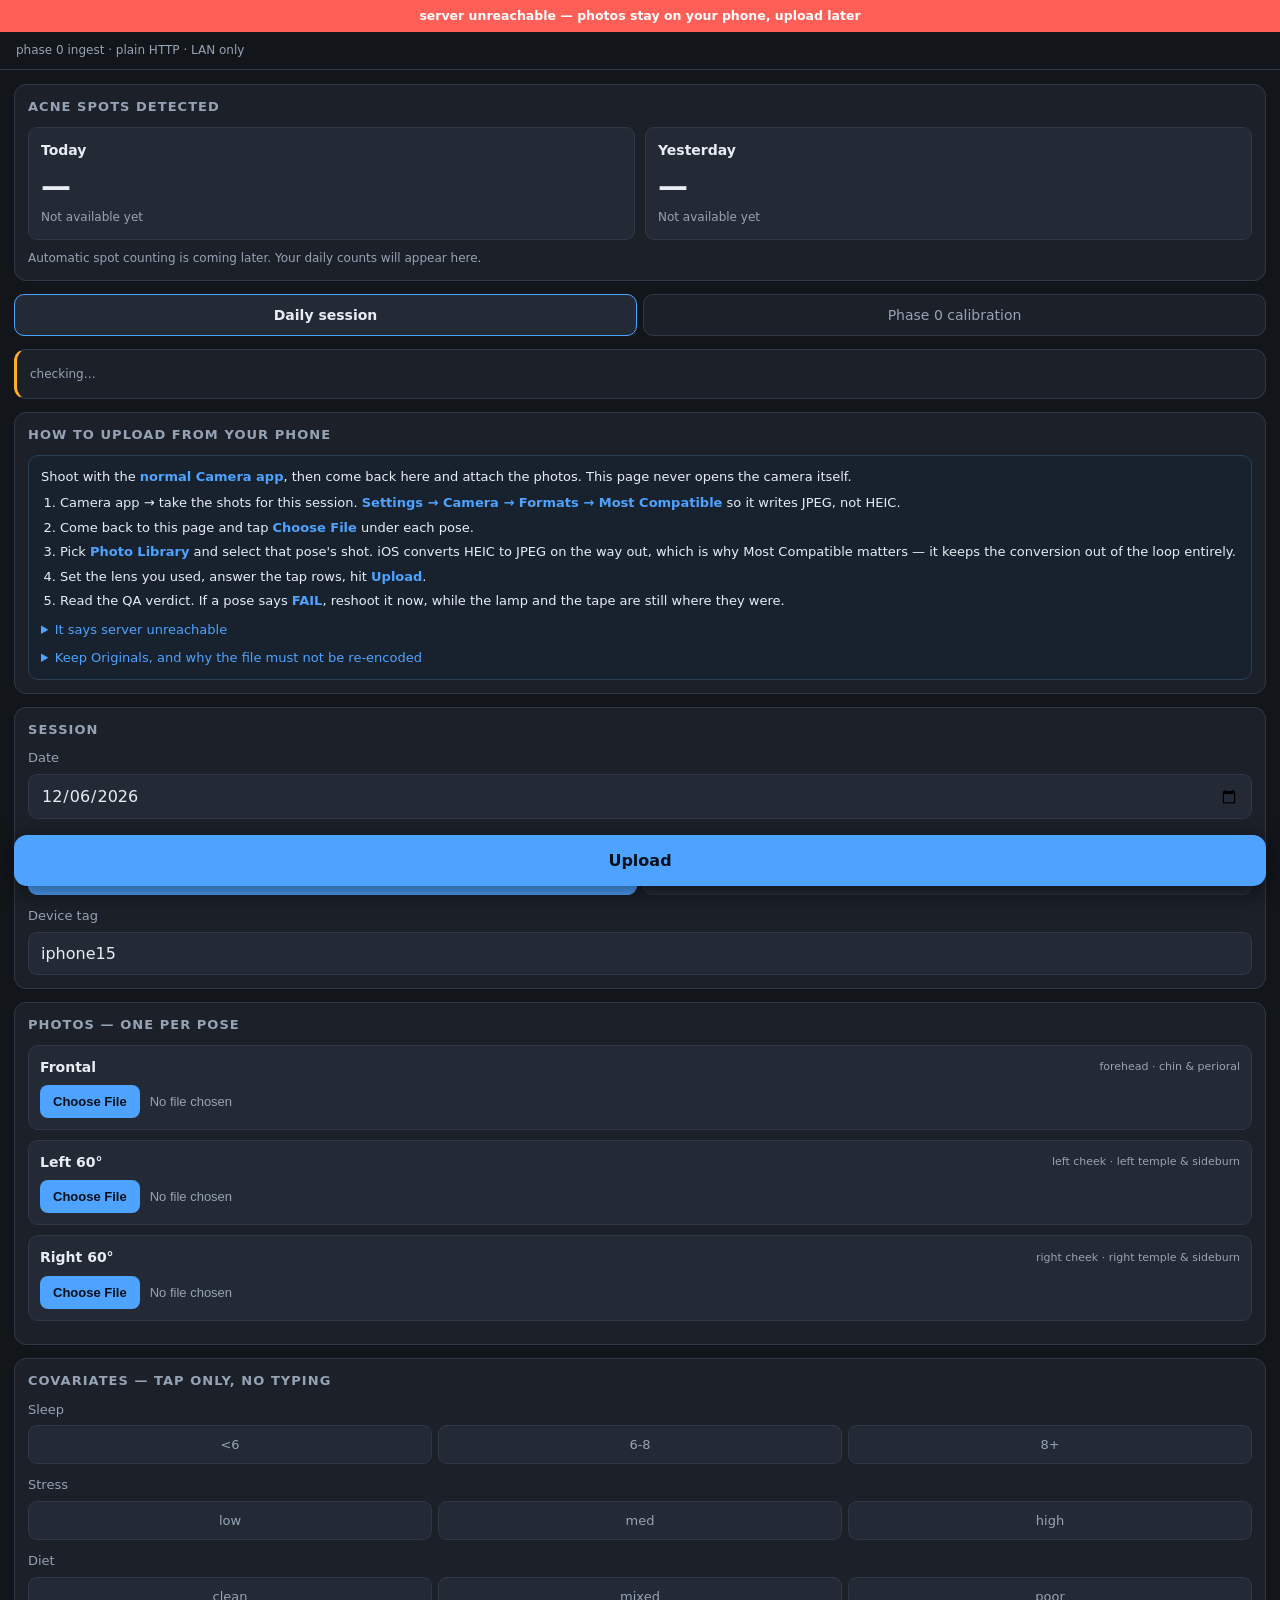
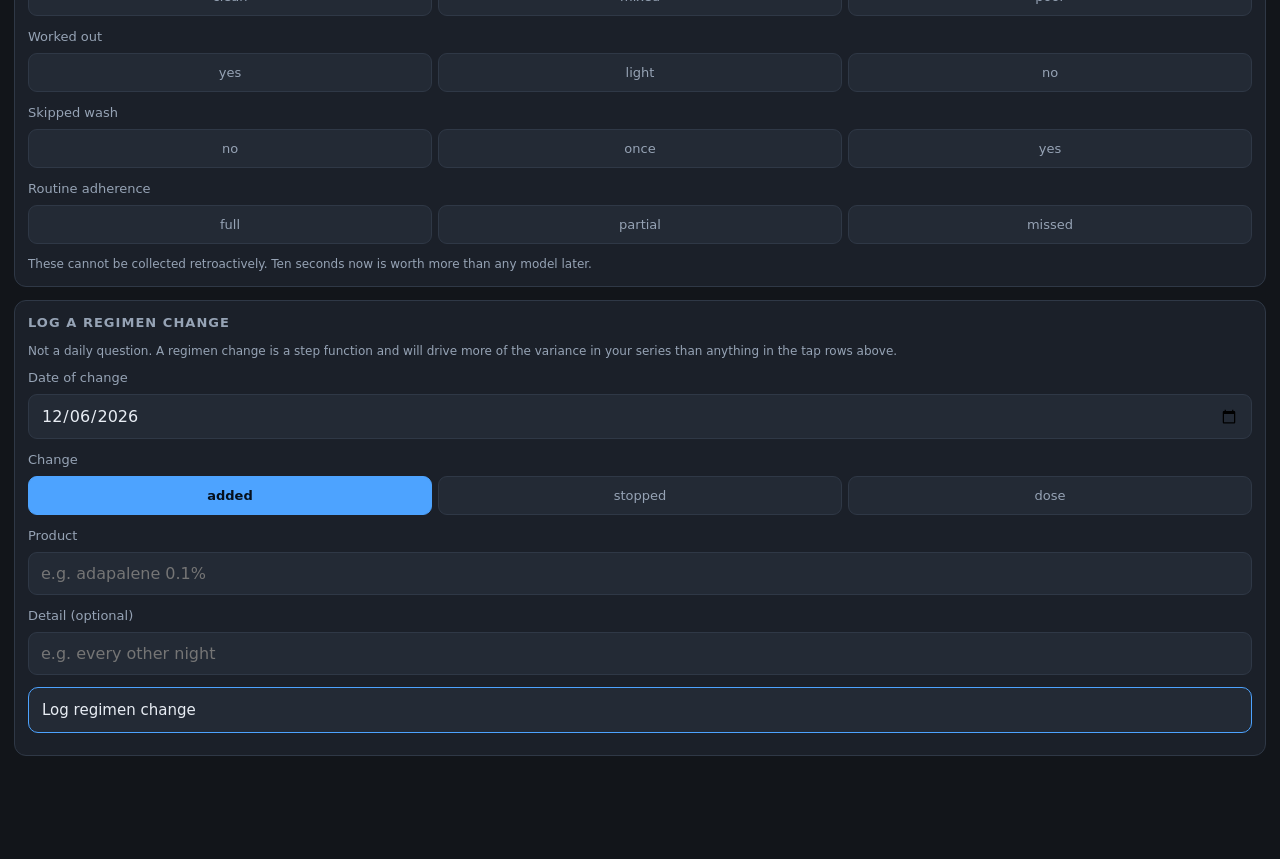
==== commit 4c134a58: "Add today and yesterday spot-count placeholders" ====
--- a/src/server/static/index.html
+++ b/src/server/static/index.html
@@ -20,6 +20,15 @@
   h1{margin:0; font-size:17px; letter-spacing:.2px}
   .sub{color:var(--dim); font-size:12px; margin-top:3px}
   main{padding:14px 14px 0}
+  .spot-counts{display:grid; grid-template-columns:repeat(2,minmax(0,1fr));
+    gap:10px; margin:0 0 10px}
+  .spot-count{padding:12px; background:var(--panel2); border:1px solid var(--line);
+    border-radius:9px; min-width:0}
+  .spot-count dt{font-size:14px; font-weight:600}
+  .spot-count dd{margin:8px 0 0}
+  .spot-count .count{display:block; font-size:30px; line-height:1.2;
+    font-weight:700; font-variant-numeric:tabular-nums}
+  .spot-count .pending{display:block; margin-top:5px; color:var(--dim); font-size:12px}
   section{background:var(--panel); border:1px solid var(--line); border-radius:12px;
     padding:13px; margin-bottom:13px}
   h2{margin:0 0 10px; font-size:13px; text-transform:uppercase; letter-spacing:.08em;
@@ -83,16 +92,6 @@
   .res.pass{border-color:var(--ok)} .res.fail{border-color:var(--bad)}
   .res .v{font-weight:700} .v.pass{color:var(--ok)} .v.fail{color:var(--bad)}
   .res ul{margin:6px 0 0; padding-left:17px; color:var(--warn)}
-  /* A rejection has to be actionable while the lamp is still set up, so the
-     plain-English line leads and the measurement hides behind a toggle. */
-  .prob{margin-top:9px; padding:10px 11px; border-radius:8px;
-    background:#241c1c; border:1px solid #4a2f2f}
-  .prob + .prob{margin-top:7px}
-  .prob .what{font-size:13.5px; font-weight:600; color:#ffd9d5; line-height:1.45}
-  .prob .fix{font-size:13px; color:var(--ink); margin-top:5px; line-height:1.45}
-  .prob .fix b{color:var(--accent)}
-  .res details.tech{margin-top:8px}
-  .res details.tech summary{color:var(--dim); font-size:12px}
   .res .meta{color:var(--dim); font-size:11.5px; margin-top:5px;
     font-family:ui-monospace,Menlo,Consolas,monospace; word-break:break-all}
   .bar{height:9px; border-radius:5px; background:var(--panel2);
@@ -136,6 +135,24 @@
 </header>
 
 <main>
+  <!-- Placeholder only: connect these counts when spot detection is available. -->
+  <section aria-labelledby="spotCountsHeading">
+    <h2 id="spotCountsHeading">Acne spots detected</h2>
+    <dl class="spot-counts">
+      <div class="spot-count">
+        <dt>Today</dt>
+        <dd><span id="spotsToday" class="count" aria-hidden="true">—</span>
+          <span class="pending">Not available yet</span></dd>
+      </div>
+      <div class="spot-count">
+        <dt>Yesterday</dt>
+        <dd><span id="spotsYesterday" class="count" aria-hidden="true">—</span>
+          <span class="pending">Not available yet</span></dd>
+      </div>
+    </dl>
+    <div class="muted">Automatic spot counting is coming later. Your daily counts will appear here.</div>
+  </section>
+
   <div class="modes">
     <button id="mSession" aria-pressed="true"  onclick="setMode('session')">Daily session</button>
     <button id="mCalib"   aria-pressed="false" onclick="setMode('calib')">Phase 0 calibration</button>
@@ -160,9 +177,8 @@
             HEIC to JPEG on the way out, which is why Most Compatible matters —
             it keeps the conversion out of the loop entirely.</li>
         <li>Set the lens you used, answer the tap rows, hit <b>Upload</b>.</li>
-        <li>Read the verdict. If a pose says <b>RESHOOT</b>, it tells you what
-            was wrong and what to change — do it now, while the lamp and the
-            tape are still where they were.</li>
+        <li>Read the QA verdict. If a pose says <b>FAIL</b>, reshoot it now,
+            while the lamp and the tape are still where they were.</li>
       </ol>
       <details>
         <summary>It says server unreachable</summary>
@@ -538,41 +554,6 @@
   };
 }
 
-function esc(s){
-  return String(s == null ? '' : s)
-    .replace(/&/g,'&amp;').replace(/</g,'&lt;').replace(/>/g,'&gt;');
-}
-
-/* What went wrong, and what to do about it. Nothing else. The server sends
-   {what, fix, detail} per problem; `detail` is the only place a number lives
-   and it sits behind the toggle below. Falls back to the old flat strings if
-   an older server is answering. */
-function problemsHtml(q){
-  const ps = q.problems || [];
-  if (ps.length)
-    return ps.map(p =>
-      `<div class="prob"><div class="what">${esc(p.what)}</div>`
-      + (p.fix ? `<div class="fix"><b>Do this:</b> ${esc(p.fix)}</div>` : '')
-      + `</div>`).join('');
-  if (q.reasons && q.reasons.length)
-    return `<ul>${q.reasons.map(x=>`<li>${esc(x)}</li>`).join('')}</ul>`;
-  return '';
-}
-
-/* Every number that used to be in your face, still here, one tap away. It is
-   how a mis-tuned threshold gets caught, so it is never dropped. */
-function techHtml(d, q){
-  const ps = q.problems || [];
-  const lines = ps.filter(p=>p.detail).map(p=>`<div>${esc(p.detail)}</div>`).join('');
-  const meta = `${d.width_px||q.width_px}×${d.height_px||q.height_px} · `
-    + `${((d.bytes||0)/1048576).toFixed(1)} MB · `
-    + `${q.aruco_found ? (q.aruco_px_per_mm+' px/mm · 1.5 mm = '
-         + q.lesion_px_at_1p5mm + ' px') : 'no marker'} · `
-    + `sharpness ${Math.round(q.lap_var||0)} · sha ${(d.sha256||'').slice(0,12)}`;
-  return `<details class="tech"><summary>measurements</summary>`
-    + `<div class="meta">${lines}${lines?'<br>':''}${meta}</div></details>`;
-}
-
 async function upload(){
   const btn = document.getElementById('uploadBtn');
   if (MODE==='session' && sessionLocked()){
@@ -617,32 +598,20 @@
       const pass = q.verdict === 'PASS';
       div.className = 'res ' + (pass?'pass':'fail');
       div.innerHTML =
-        `<b>${j.name}</b> — <span class="v ${pass?'pass':'fail'}">${pass?'OK':'RESHOOT'}</span>`
-        + (d.duplicate ? ' <span class="muted">(same photo as before — not stored twice)</span>' : '')
-        + (pass ? '' : `<div class="muted" style="margin-top:6px">Take it again now,
-             while the lamp and the tape are where they are.</div>`)
-        + problemsHtml(q)
-        + techHtml(d, q);
+        `<b>${j.name}</b> — <span class="v ${pass?'pass':'fail'}">${q.verdict||'?'}</span>`
+        + (d.duplicate ? ' <span class="muted">(duplicate — not rewritten)</span>' : '')
+        + (q.reasons && q.reasons.length
+            ? `<ul>${q.reasons.map(x=>`<li>${x}</li>`).join('')}</ul>` : '')
+        + `<div class="meta">${d.width_px||q.width_px}×${d.height_px||q.height_px} · `
+        + `${((d.bytes||0)/1048576).toFixed(1)} MB · `
+        + `${q.aruco_found ? (q.aruco_px_per_mm+' px/mm · 1.5 mm = '
+             + q.lesion_px_at_1p5mm + ' px') : 'no marker'} · `
+        + `blur ${Math.round(q.lap_var||0)} · sha ${(d.sha256||'').slice(0,12)}</div>`;
       if(d.gate) GATE = d.gate;
     }catch(e){
-      // Two very different situations wear the same exception here: the
-      // laptop was unreachable, and the laptop answered "no". Saying which
-      // one is the whole difference between "try again" and "stop".
-      const gated = /angle|locked|calibration/i.test(e.message || '');
       div.className = 'res fail';
-      div.innerHTML = `<b>${j.name}</b> — <span class="v fail">NOT SAVED</span>`
-        + `<div class="prob"><div class="what">`
-        + (gated
-            ? `The laptop turned this one down on purpose.`
-            : `Could not reach the laptop, so this photo was not saved.`)
-        + `</div><div class="fix"><b>Do this:</b> `
-        + (gated
-            ? esc(e.message)
-            : `Check the laptop is awake and on the same Wi-Fi, then hit Upload
-               again. Nothing is lost — the photo is still in your camera roll.`)
-        + `</div></div>`
-        + `<details class="tech"><summary>measurements</summary>`
-        + `<div class="meta">${esc(e.message)}</div></details>`;
+      div.innerHTML = `<b>${j.name}</b> — <span class="v fail">UPLOAD FAILED</span>
+        <div class="meta">${e.message}</div>`;
     }
   }
   btn.disabled = false; btn.textContent = 'Upload';
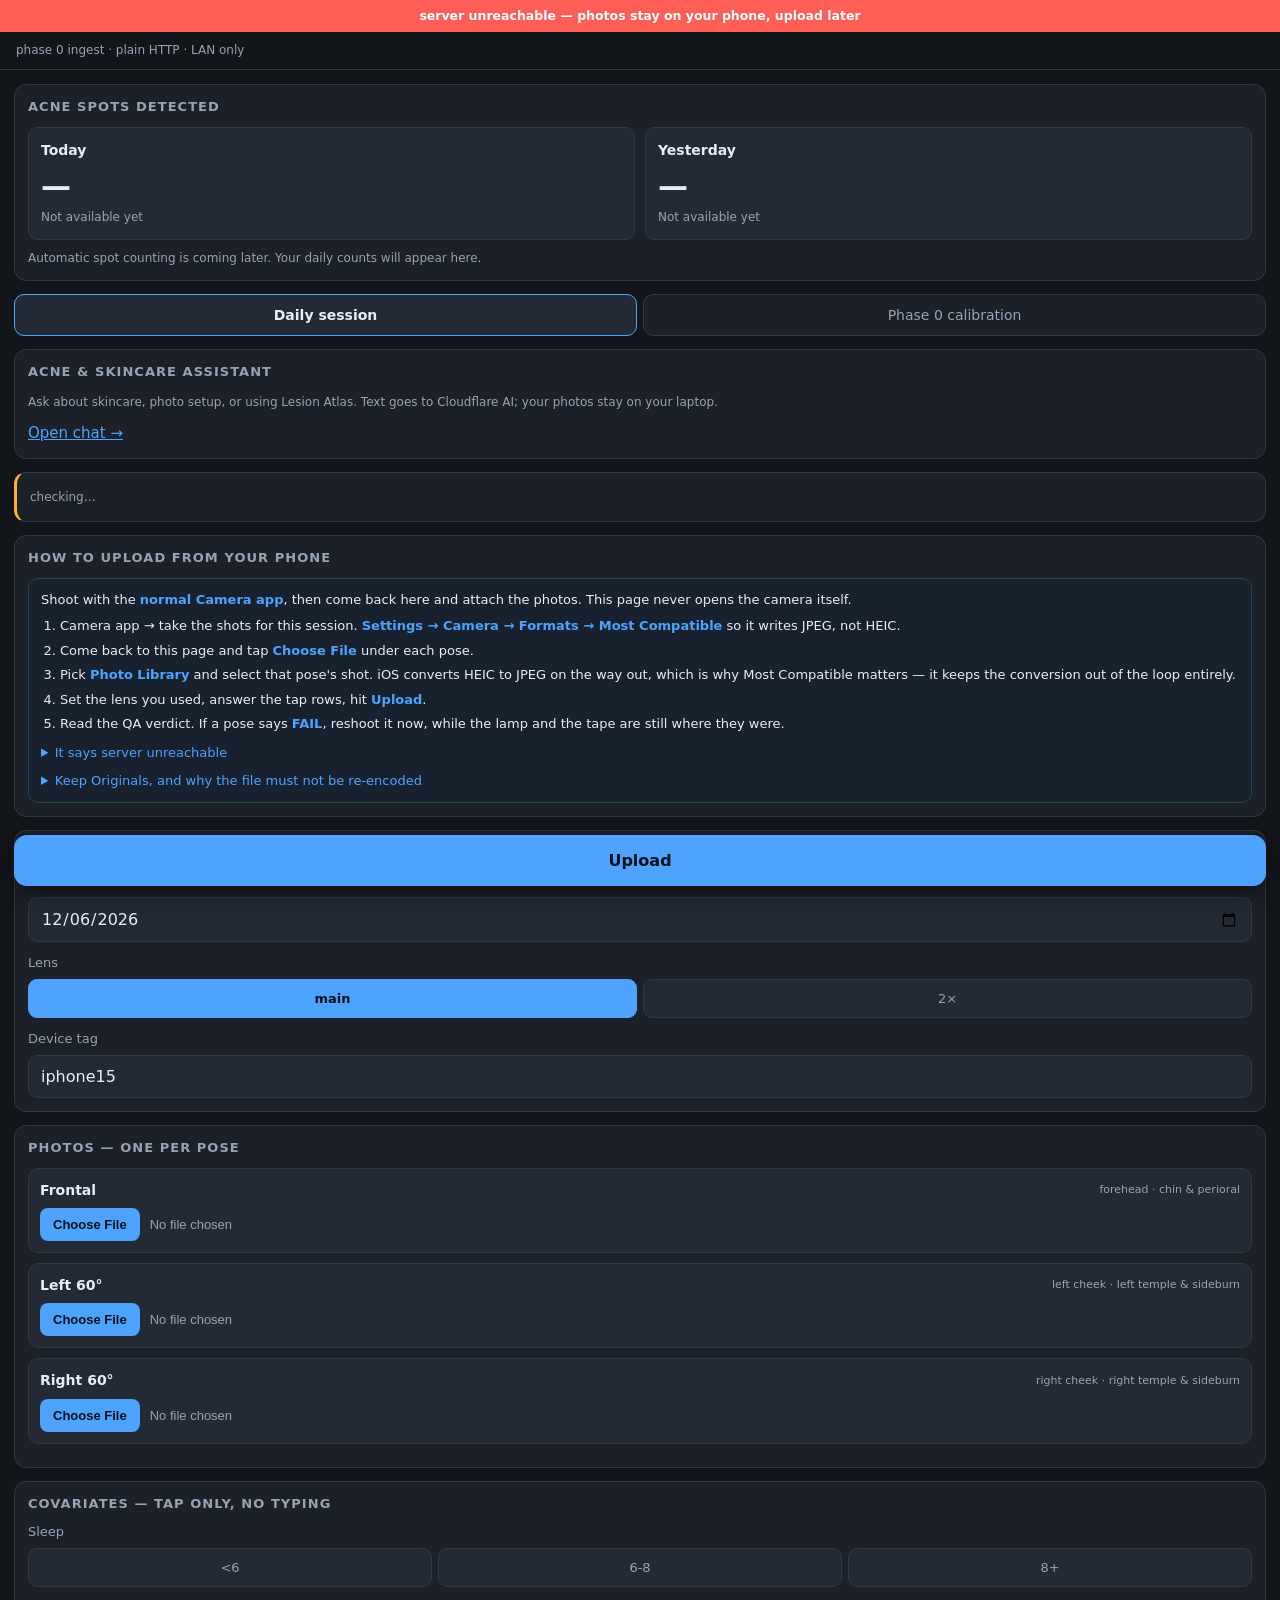
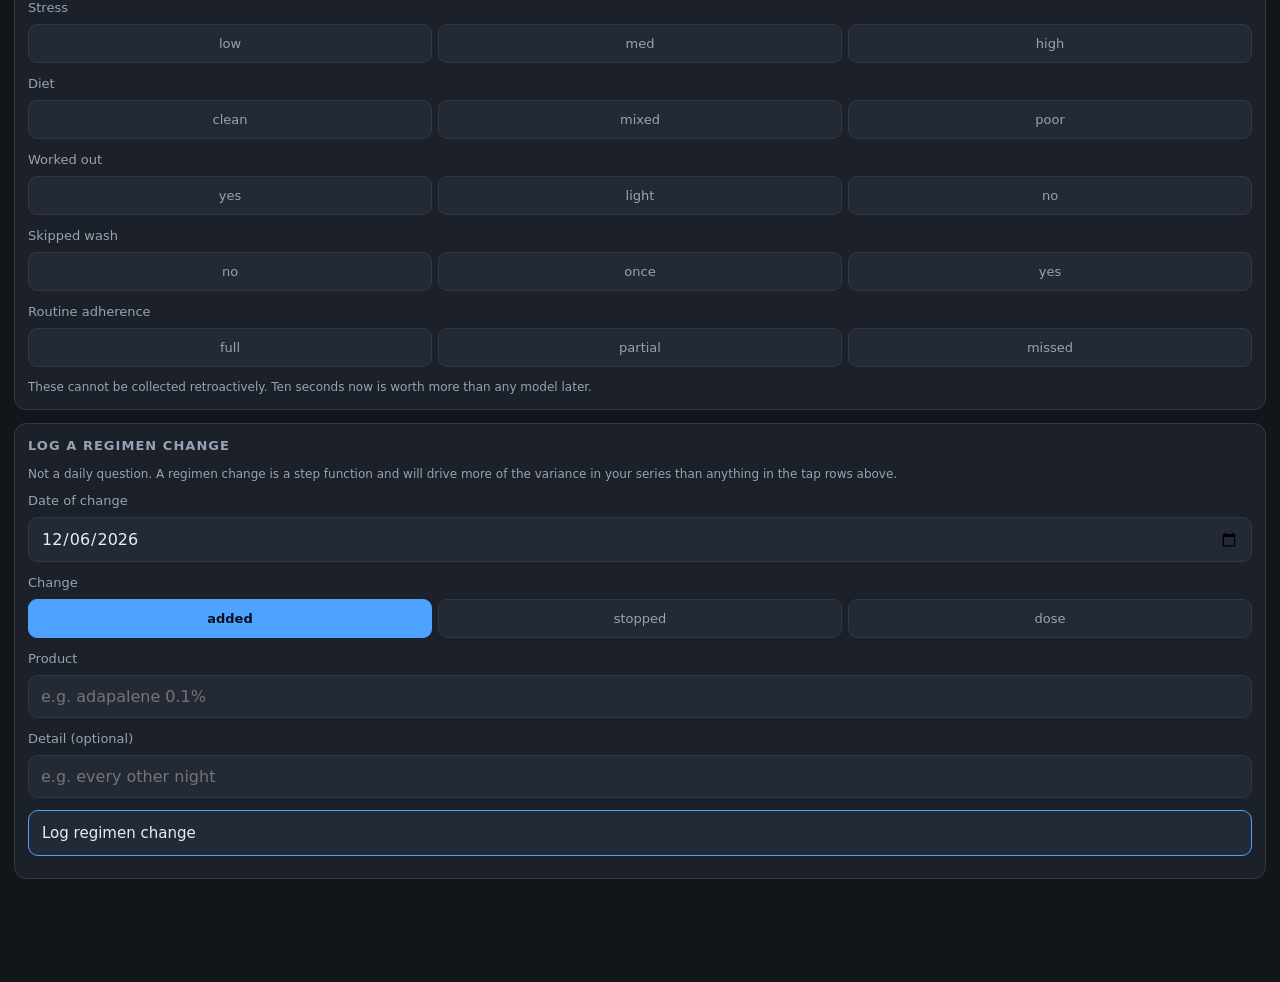
==== commit 9aa36acf: "Add text-only Cloudflare skincare chatbot and setup guide" ====
--- a/src/server/static/index.html
+++ b/src/server/static/index.html
@@ -158,6 +158,13 @@
     <button id="mCalib"   aria-pressed="false" onclick="setMode('calib')">Phase 0 calibration</button>
   </div>
 
+  <section aria-labelledby="chatHeading">
+    <h2 id="chatHeading">Acne &amp; skincare assistant</h2>
+    <p class="muted">Ask about skincare, photo setup, or using Lesion Atlas.
+      Text goes to Cloudflare AI; your photos stay on your laptop.</p>
+    <a href="/chat/" style="color:var(--accent)">Open chat →</a>
+  </section>
+
   <!-- ============ capture gate ============ -->
   <section id="gatePanel" class="gate">
     <div id="gateBody"><span class="muted">checking…</span></div>
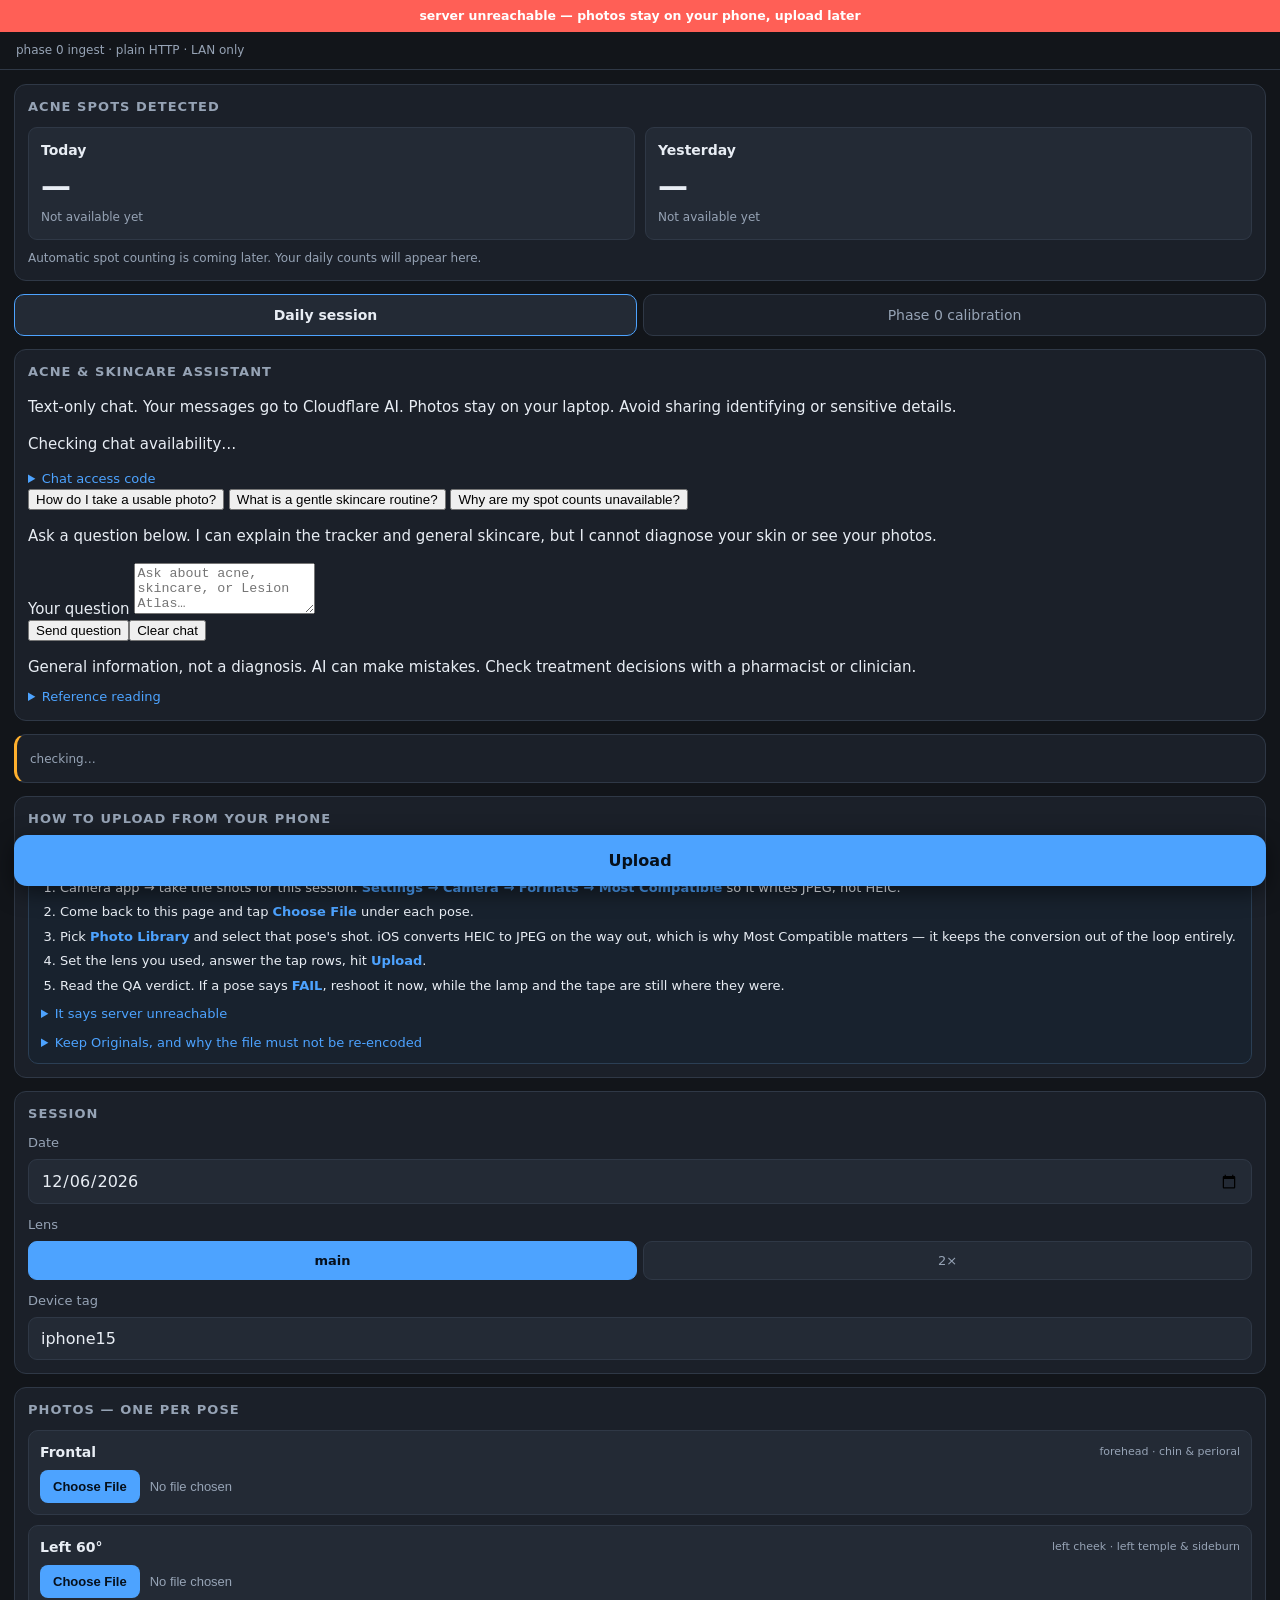
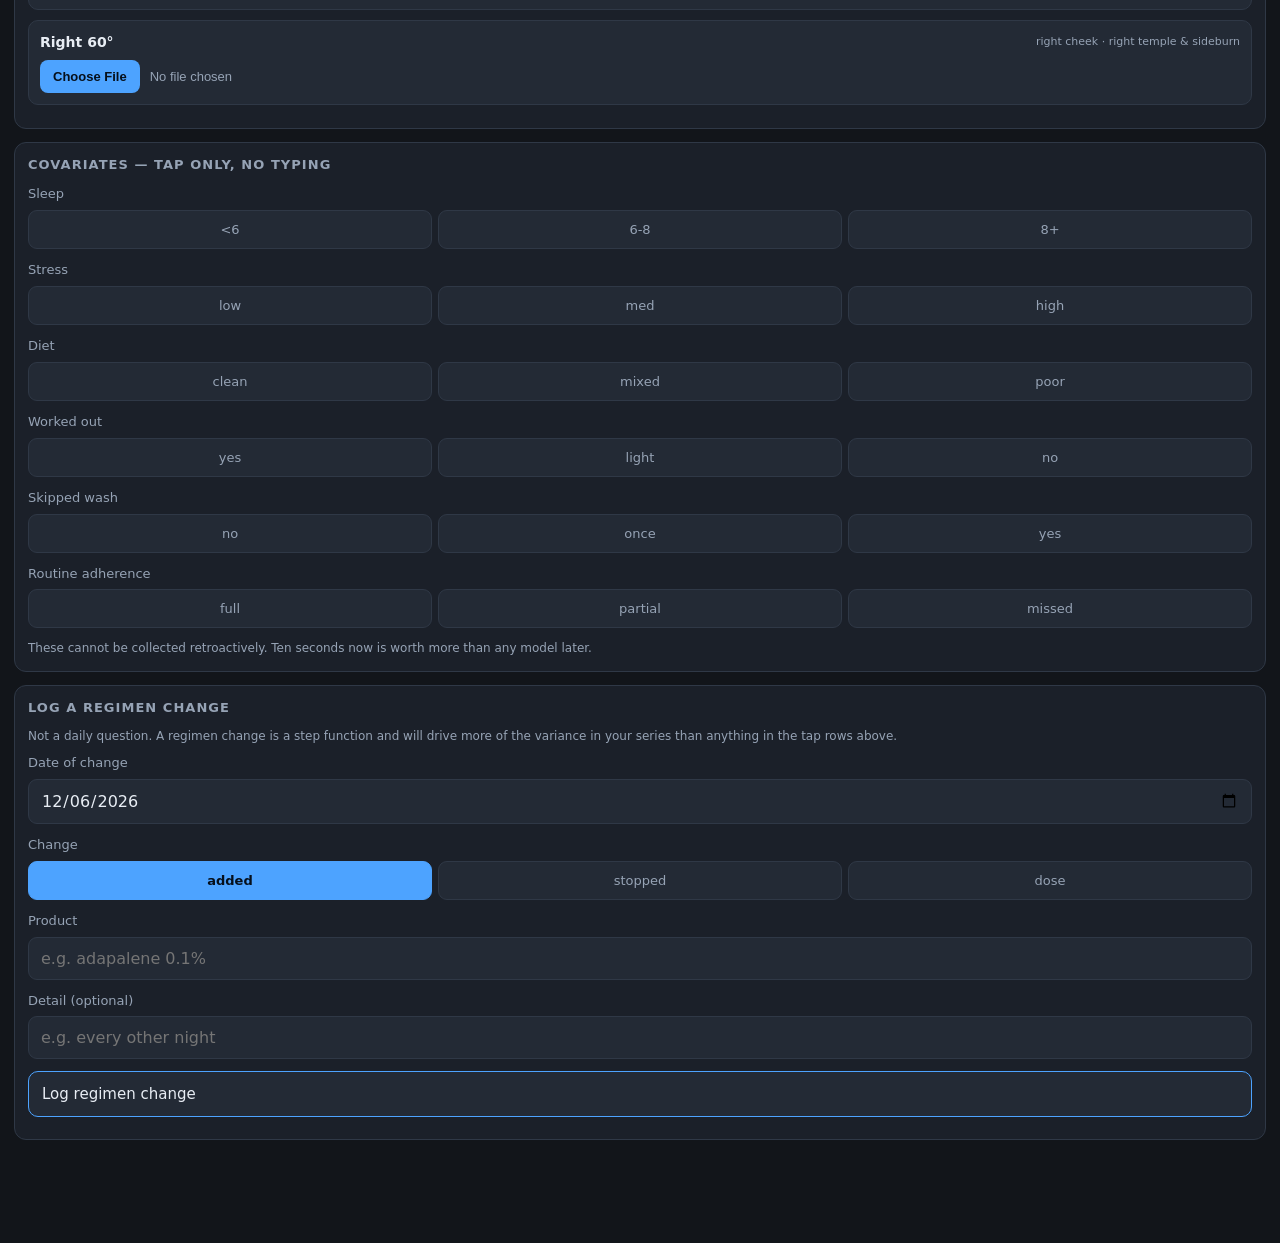
==== commit cb5d416f: "Integrate skincare chat directly into home page" ====
--- a/src/server/static/index.html
+++ b/src/server/static/index.html
@@ -124,6 +124,8 @@
   .kv:last-child{border-bottom:0}
   .kv b{font-weight:600}
 </style>
+<link rel="stylesheet" href="/chat/widget.css">
+<script type="module" src="/chat/chat.js"></script>
 </head>
 <body>
 
@@ -158,11 +160,36 @@
     <button id="mCalib"   aria-pressed="false" onclick="setMode('calib')">Phase 0 calibration</button>
   </div>
 
-  <section aria-labelledby="chatHeading">
+  <section id="assistant" aria-labelledby="chatHeading">
     <h2 id="chatHeading">Acne &amp; skincare assistant</h2>
-    <p class="muted">Ask about skincare, photo setup, or using Lesion Atlas.
-      Text goes to Cloudflare AI; your photos stay on your laptop.</p>
-    <a href="/chat/" style="color:var(--accent)">Open chat →</a>
+    <p class="privacy">Text-only chat. Your messages go to Cloudflare AI. Photos stay on your laptop. Avoid sharing identifying or sensitive details.</p>
+  <p id="connection" role="status">Checking chat availability…</p>
+  <details id="access"><summary>Chat access code</summary>
+    <label for="accessCode">Enter the private code you set up for this chatbot.</label>
+    <input id="accessCode" type="password" autocomplete="off" maxlength="256" placeholder="Access code">
+    <small>The code stays in this tab and is cleared when you reload.</small>
+  </details>
+  <div class="suggestions" aria-label="Suggested questions">
+    <button type="button">How do I take a usable photo?</button>
+    <button type="button">What is a gentle skincare routine?</button>
+    <button type="button">Why are my spot counts unavailable?</button>
+  </div>
+  <div class="conversation" id="conversation" role="log" aria-live="polite" aria-label="Chat messages">
+    <p class="welcome">Ask a question below. I can explain the tracker and general skincare, but I cannot diagnose your skin or see your photos.</p>
+  </div>
+  <form id="chatForm">
+    <label for="question">Your question</label>
+    <textarea id="question" rows="3" maxlength="2000" required placeholder="Ask about acne, skincare, or Lesion Atlas…"></textarea>
+    <div class="actions"><button id="send" type="submit">Send question</button><button id="clear" type="button" class="secondary">Clear chat</button></div>
+  </form>
+  <p id="chatError" role="alert"></p>
+  <footer>General information, not a diagnosis. AI can make mistakes. Check treatment decisions with a pharmacist or clinician.
+    <details><summary>Reference reading</summary><p>These curated sources guide the assistant. They are not a live web search or verified citations for every answer.</p>
+      <ul><li><a href="https://www.aad.org/public/diseases/acne/skin-care/tips" target="_blank" rel="noopener noreferrer">AAD: acne skin care</a></li>
+      <li><a href="https://www.nhs.uk/conditions/acne/" target="_blank" rel="noopener noreferrer">NHS: acne</a></li>
+      <li><a href="https://www.nhs.uk/conditions/acne/treatment/" target="_blank" rel="noopener noreferrer">NHS: acne treatment</a></li></ul>
+    </details>
+  </footer>
   </section>
 
   <!-- ============ capture gate ============ -->
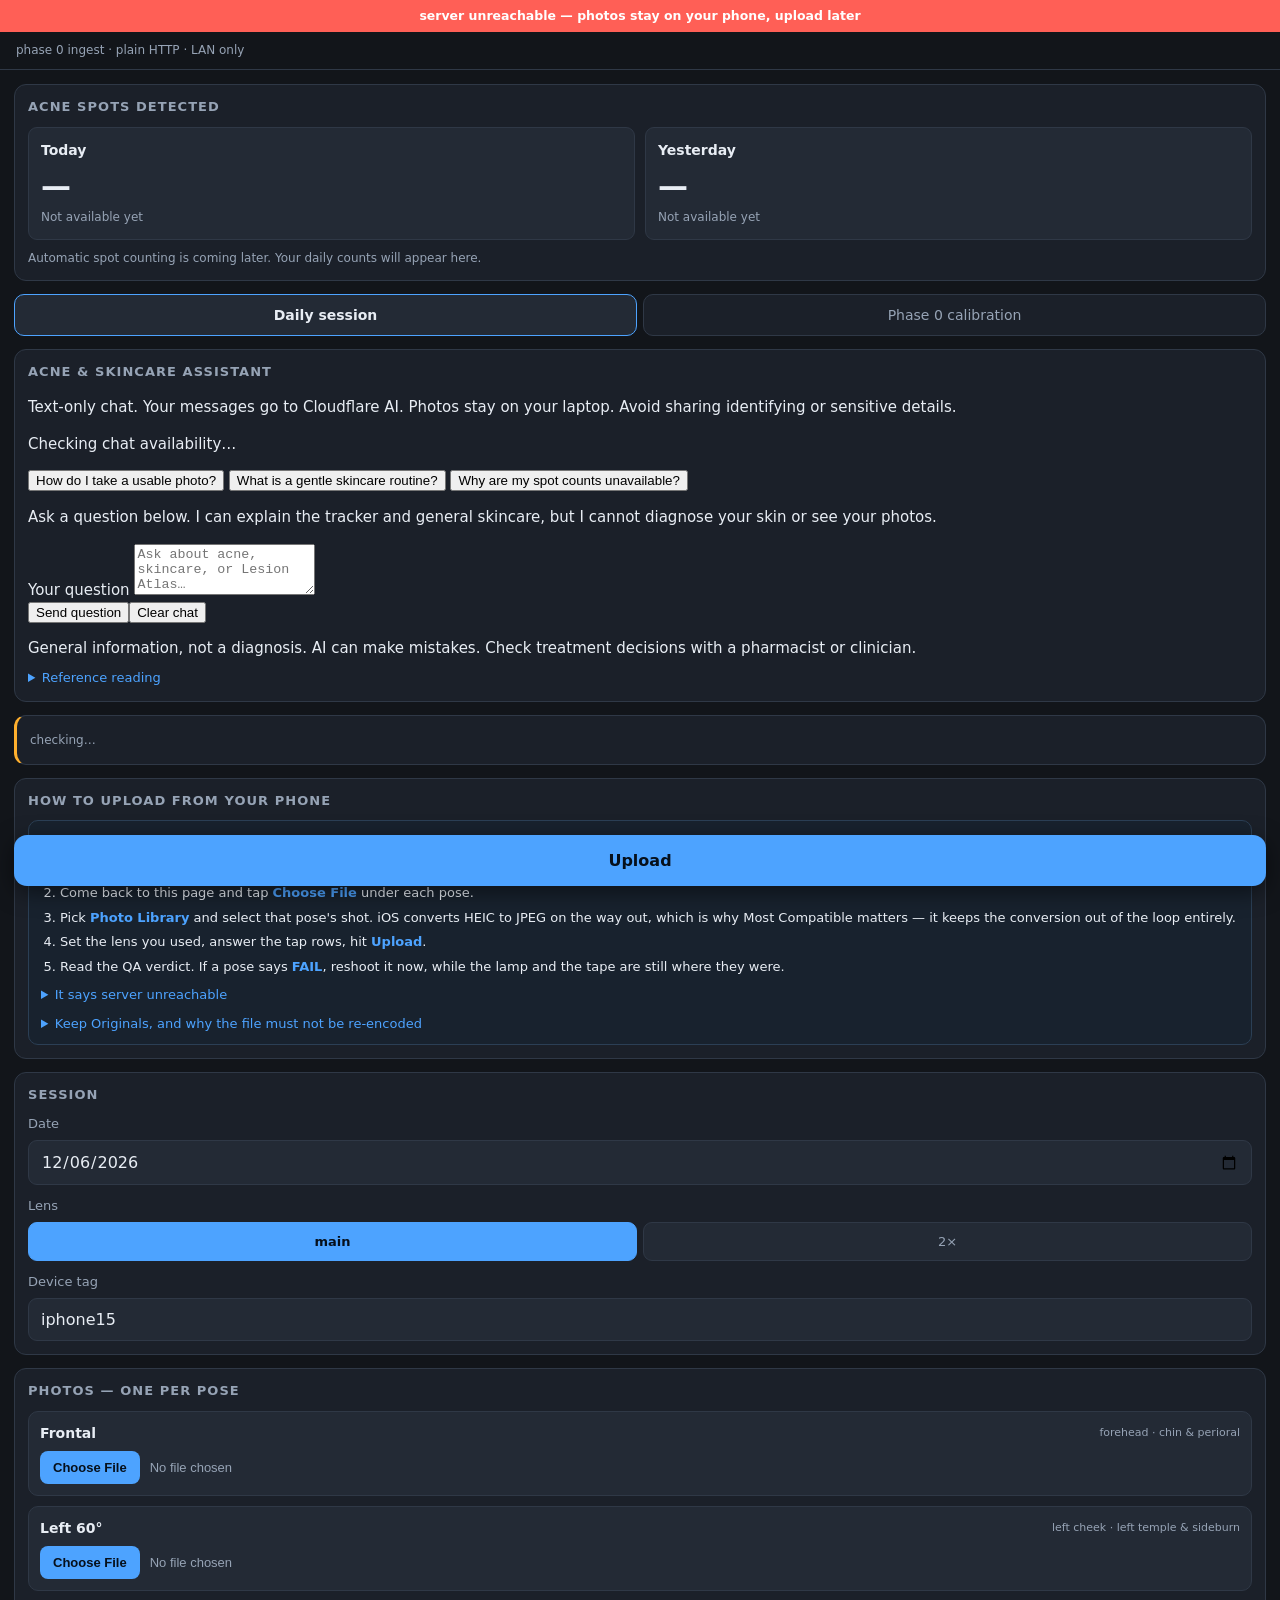
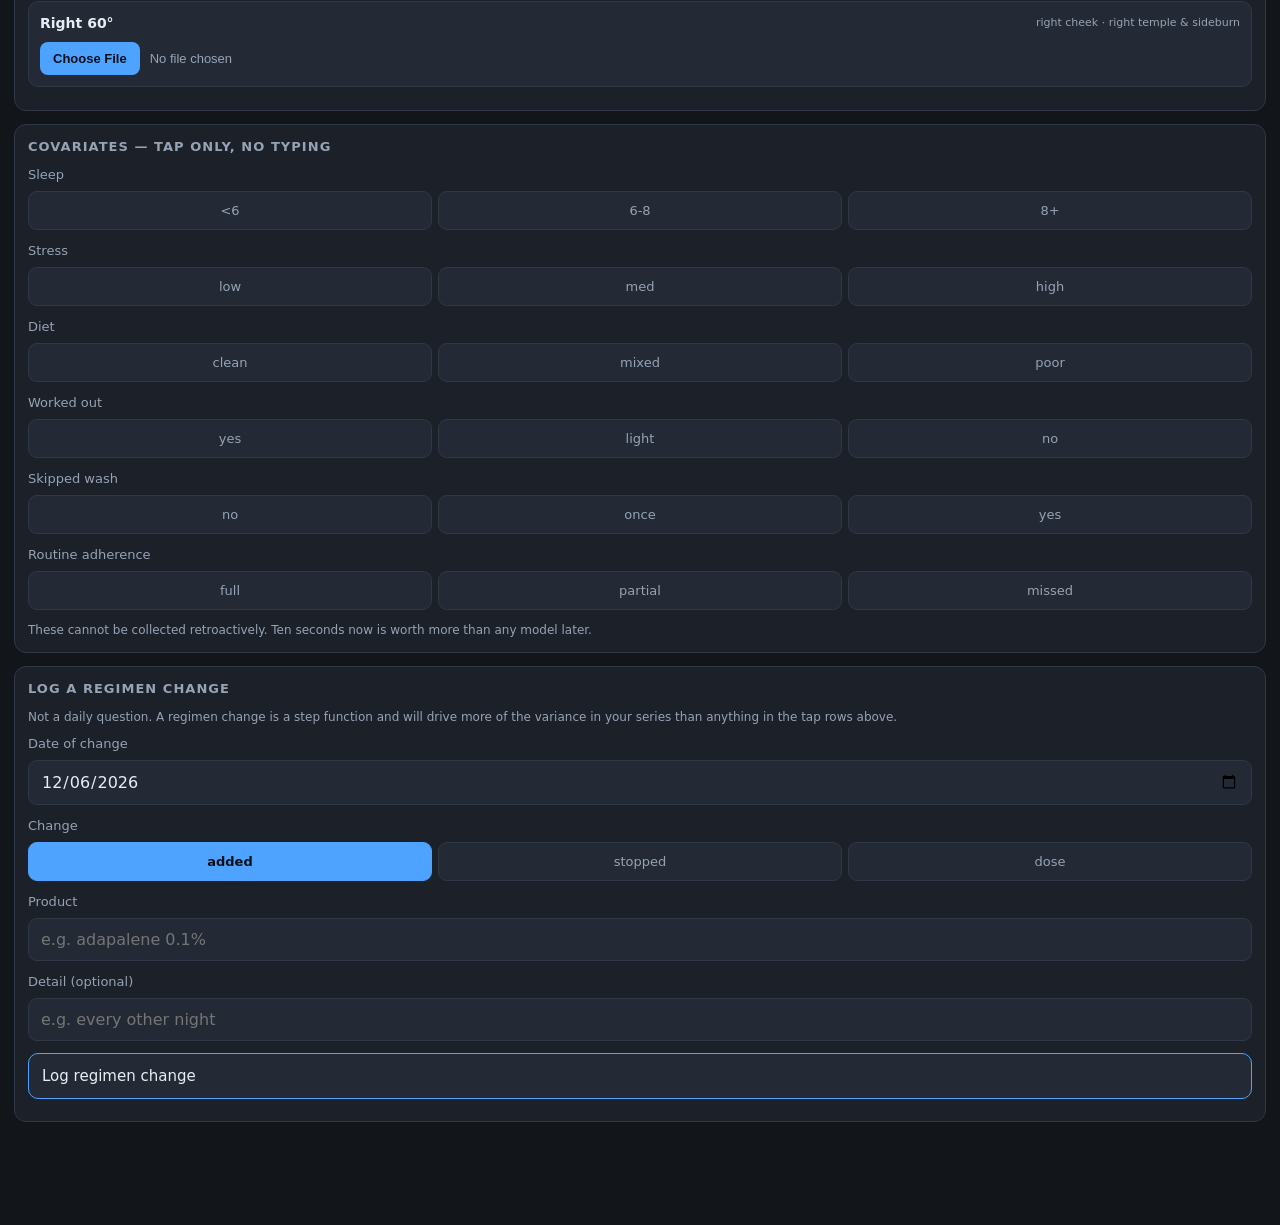
==== commit d48ded76: "Remove chatbot password requirement for public demo" ====
--- a/src/server/static/index.html
+++ b/src/server/static/index.html
@@ -164,11 +164,6 @@
     <h2 id="chatHeading">Acne &amp; skincare assistant</h2>
     <p class="privacy">Text-only chat. Your messages go to Cloudflare AI. Photos stay on your laptop. Avoid sharing identifying or sensitive details.</p>
   <p id="connection" role="status">Checking chat availability…</p>
-  <details id="access"><summary>Chat access code</summary>
-    <label for="accessCode">Enter the private code you set up for this chatbot.</label>
-    <input id="accessCode" type="password" autocomplete="off" maxlength="256" placeholder="Access code">
-    <small>The code stays in this tab and is cleared when you reload.</small>
-  </details>
   <div class="suggestions" aria-label="Suggested questions">
     <button type="button">How do I take a usable photo?</button>
     <button type="button">What is a gentle skincare routine?</button>
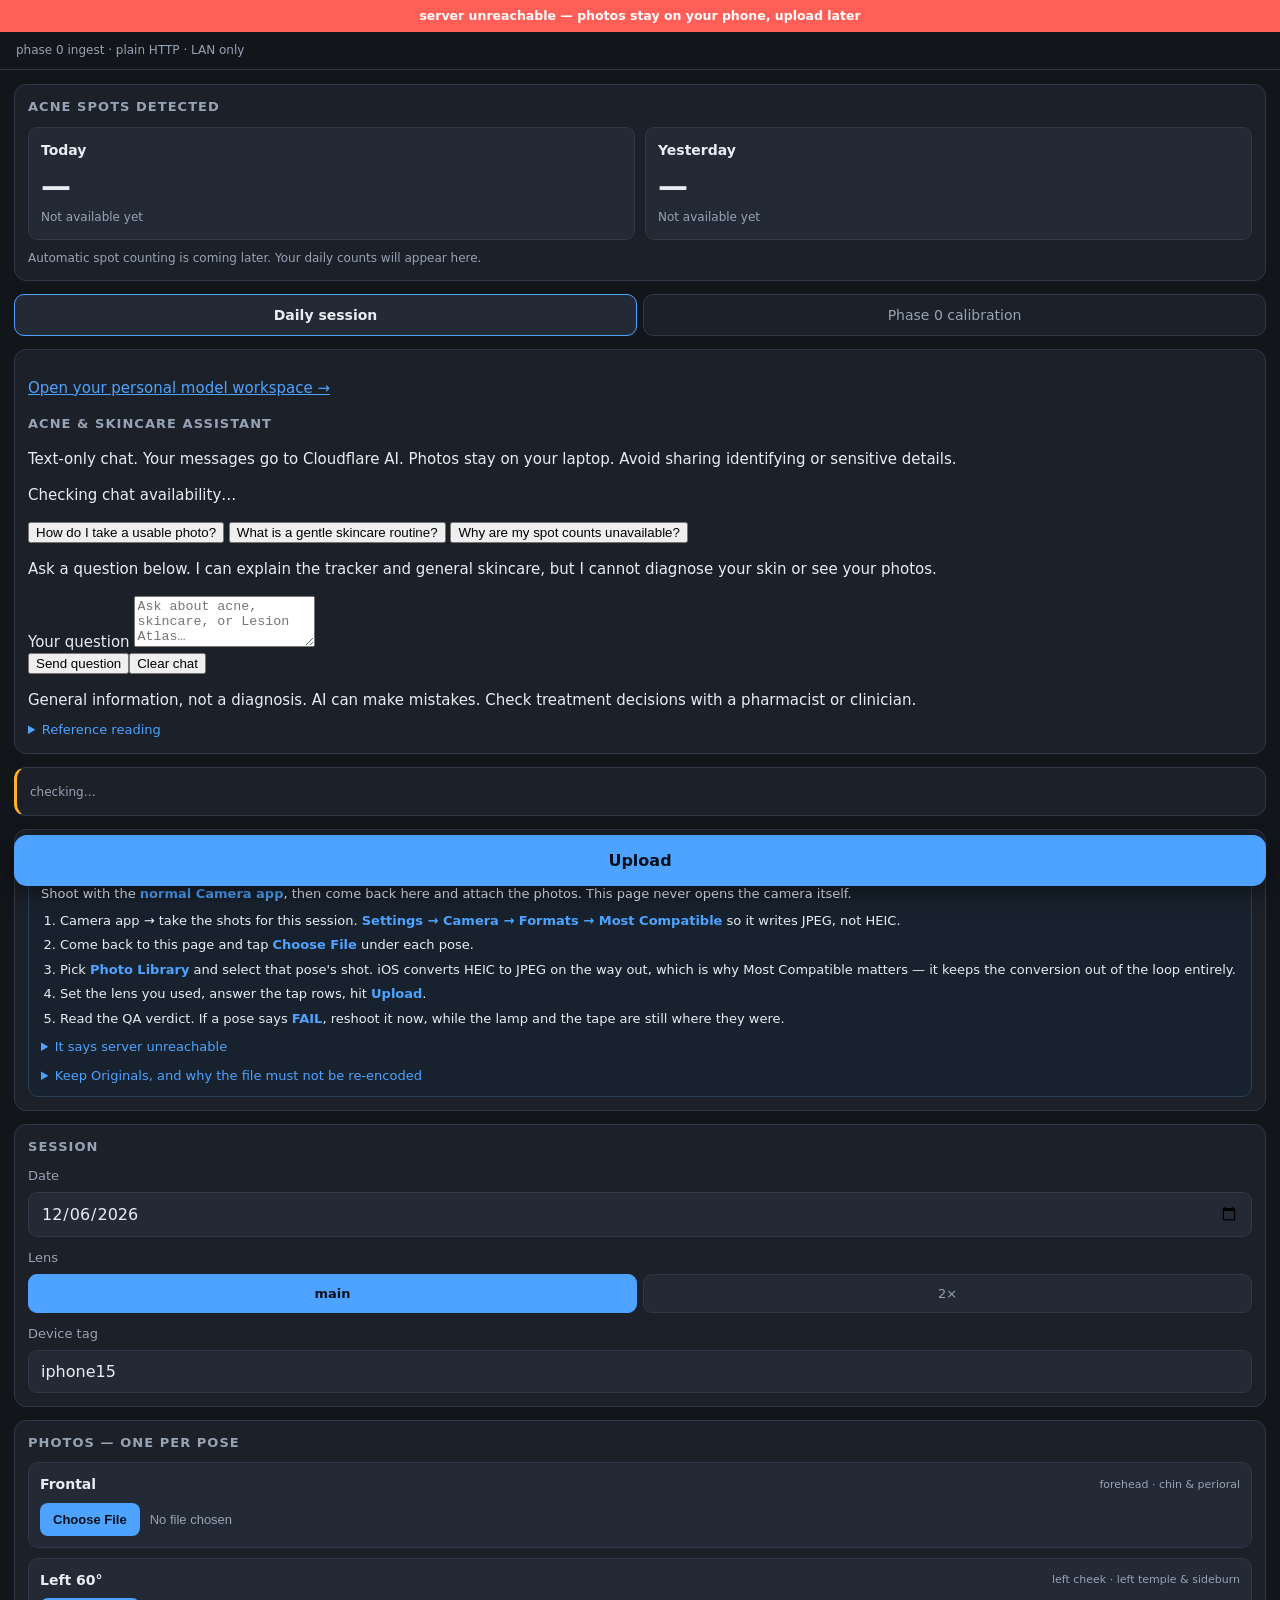
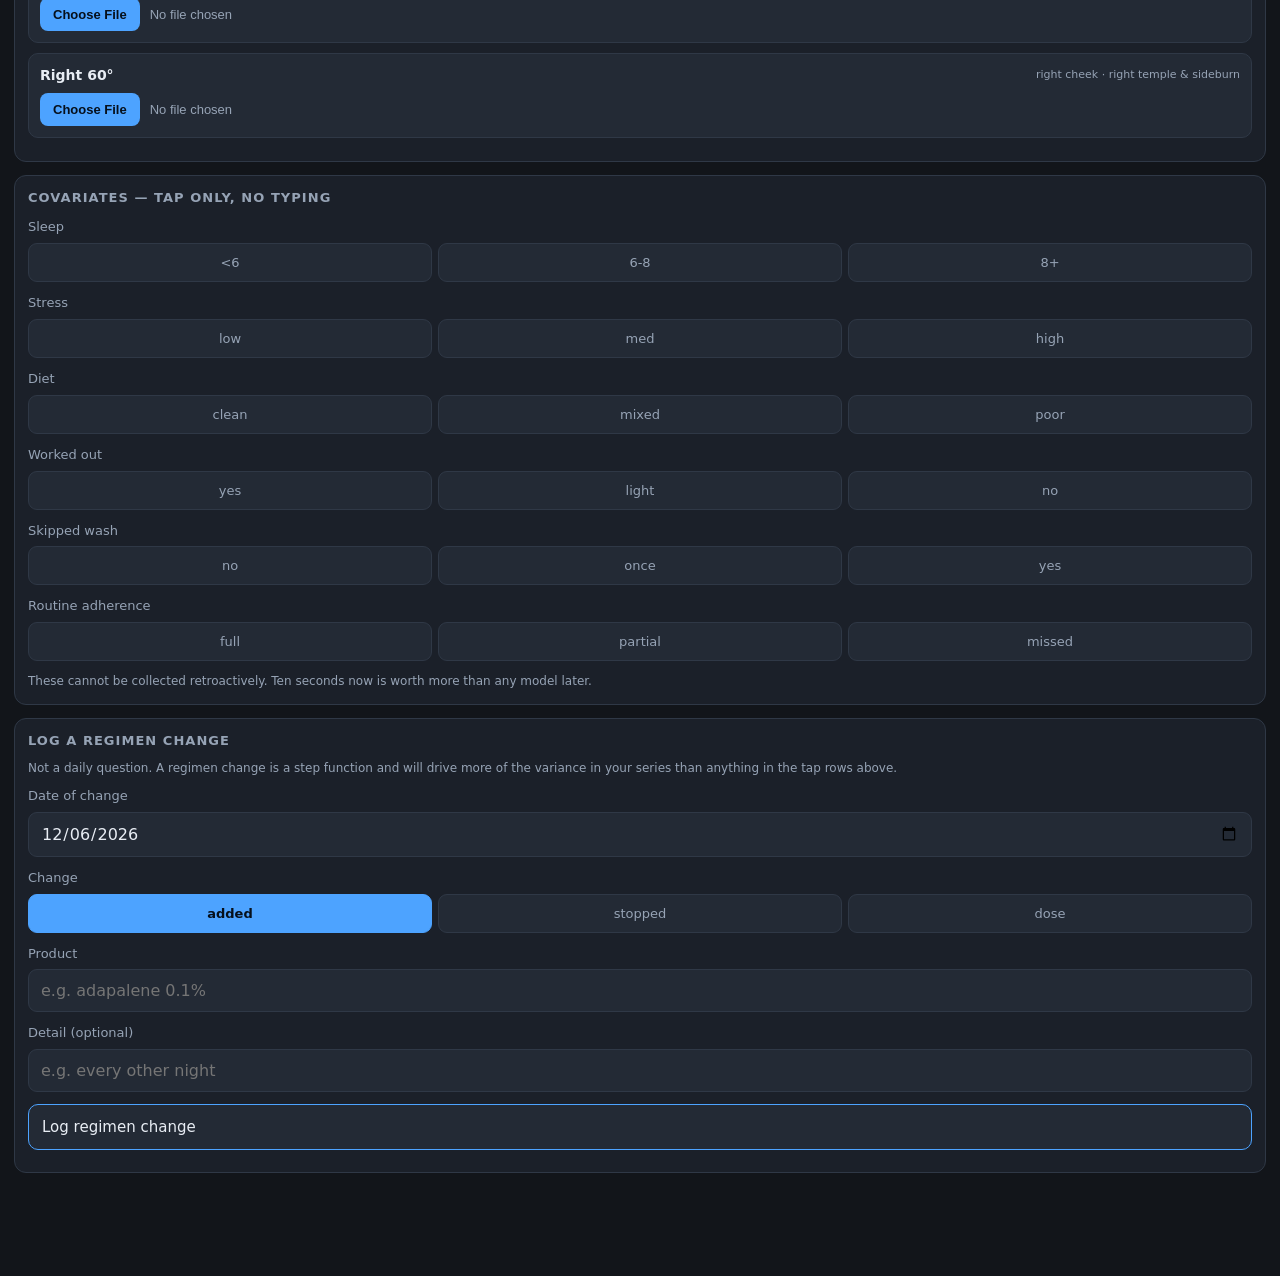
==== commit eb0cfbb0: "Add private per-user dataset workspace and runnable ML baseline" ====
--- a/src/server/static/index.html
+++ b/src/server/static/index.html
@@ -161,6 +161,7 @@
   </div>
 
   <section id="assistant" aria-labelledby="chatHeading">
+    <p><a href="/chat/personal.html" style="color:var(--accent)">Open your personal model workspace →</a></p>
     <h2 id="chatHeading">Acne &amp; skincare assistant</h2>
     <p class="privacy">Text-only chat. Your messages go to Cloudflare AI. Photos stay on your laptop. Avoid sharing identifying or sensitive details.</p>
   <p id="connection" role="status">Checking chat availability…</p>
